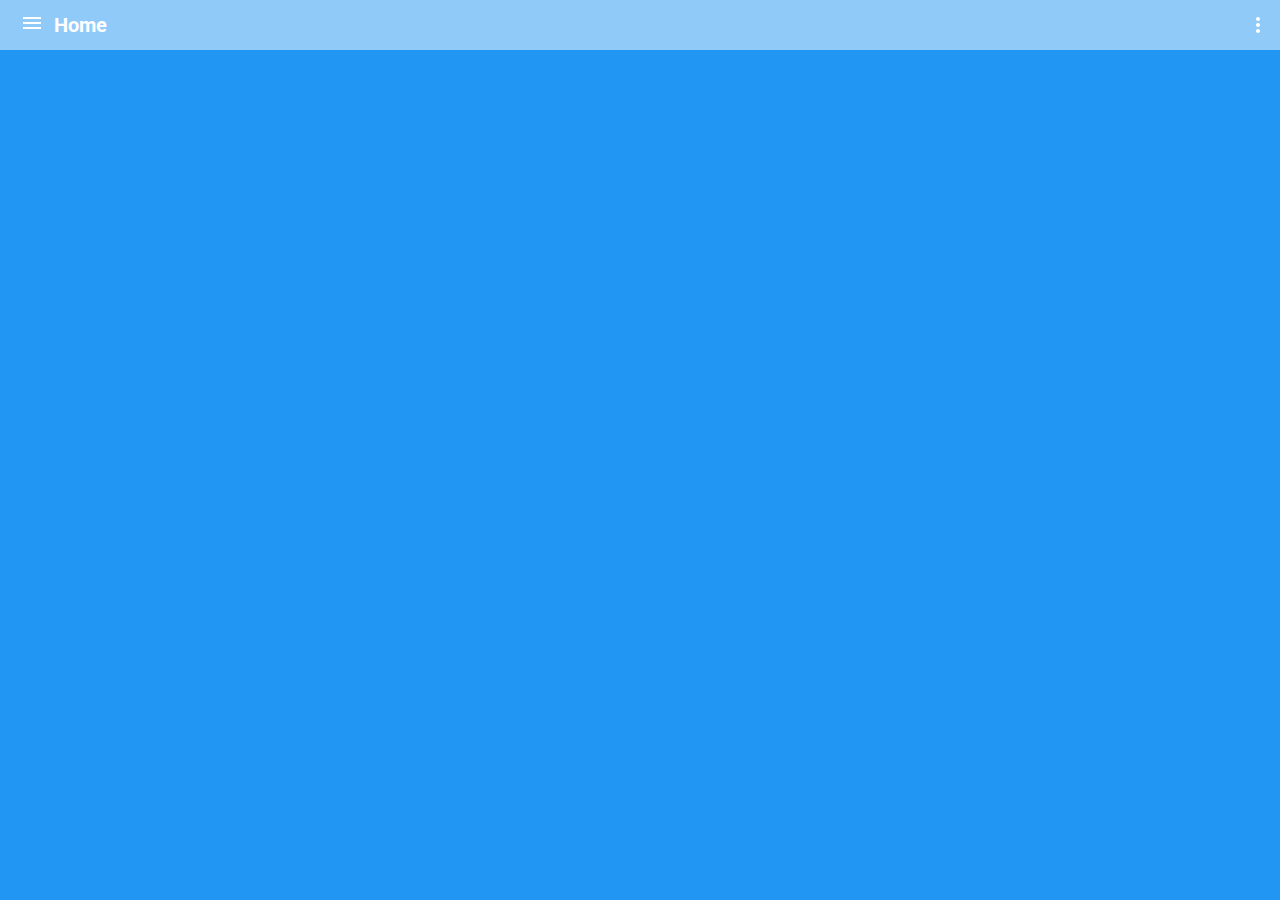
==== site/public/Index.html @ 8726f835 "start" ====
<!DOCTYPE html>
<html>
    <head>
        <title>Airplane Mode</title>
        <meta charset="utf-8">
        <meta name="viewport" content="width=device-width,initial-scale=1">
        <link href="./css/main.css" rel="stylesheet">
        <link href="https://fonts.googleapis.com/css?family=Roboto" rel="stylesheet">
    </head>
    <body>

        <header class="topBar">

            <div class="topBar_sect1">
                <img src="./img/ic_menu_white_48px.svg" class="hamicn" onclick="hamburgar_meny()"/>

                <div class="hamburger">

                    <div class="menu">

                        <div class="back">
                            <img src="./img/ic_close_white_3x.png" class="return" onclick="hamburgar_meny()">
                        </div>

                        <div class="button">
                            <a href="this.html">example 1</a>
                        </div>

                        <div class="button">
                            <a href="forum.html">example 2</a>
                        </div>

                        <div class="button">
                            <a href="gallery.html">example 3</a>
                        </div>

                        <div class="button">
                            <a href="community.html">example 4</a>
                        </div>

                        <div class="button">
                            <a href="faq.html">example 5</a>
                        </div>

                    </div>
                </div>
            </div>

            <div class="topBar_sect2">
                <h1>Home</h1>
            </div>

            <div class="topBar_sect3">
                <img src="./img/ic_more_vert_white_24px.svg" class="menu_icon" id="more">
            </div>
        </header>
        
    </body>
    <script src="./js/main.js"></script>
</html>
---- site/public/css/main.css ----
* {
    margin: 0;
    padding: 0;
}

body {
    background-color: #2196f3;
}

h1 {
    font-family: 'Roboto', sans-serif;
    color: white;
    font-size: 20px;
}

.topBar {
    display: flex;
    background-color: #90caf9;
    width: 100%;
    height: 50px;
}

.topBar_sect1 {
    align-self: center;
    margin-left: 20px;
    background-color: #90caf9;
}

.hamicn {
    width: 24px;
}

.hamburger {
    display: none;
    position: fixed;
    min-width: 304px;
    height: 100%;
    flex-direction: row;
    animation-name: dropHeader;
    animation-iteration-count: 1;
    animation-timing-function: ease-out;
    animation-duration: 0.2s;
    top: 0;
    left: 0;
    -webkit-box-shadow: 0px 0px 300px 74px rgba(0,0,0,0.75);
    -moz-box-shadow: 0px 0px 300px 74px rgba(0,0,0,0.75);
    box-shadow: 0px 0px 300px 74px rgba(0,0,0,0.75);
}

.menu {
    min-width: 304px;
    height: 100%;
    background-color: white;
    display: flex;
    flex-direction: column;
}

/* .black_border {
    width: 1000px;
    height: 100%;
    opacity: 0.4;
    background-color: black;
}
*/

.hamburgare_js {
    display: flex;
}

@keyframes dropHeader {
    0% {
        transform: translateX(-100%);
    }
    100% {
        transform: translateX(0);
    }
}

.button {
    display: flex;
    align-items: center;
}

.back {
  margin-bottom: 10px;
}

a {
    text-decoration: none;
    color: #737373;
    text-align: center;
    width: 100%;
    justify-content: center;
}

a:hover {
    color: red;
}

.topBar_sect2 {
    margin-left: 10px;
    margin-right: 100px;
    align-self: center;
    align-items: center;
    background-color: #90caf9;
}

.topBar_sect3 {
    display: flex;
    flex-direction: row;
    justify-content: flex-end;
    align-items: center;
    height: 100%;
    width: 100%;
    margin-right: 10px;
    background-color: #90caf9;
}

#more {
    right: 16px;
}

.menu_icon {
    width: 24px;
}
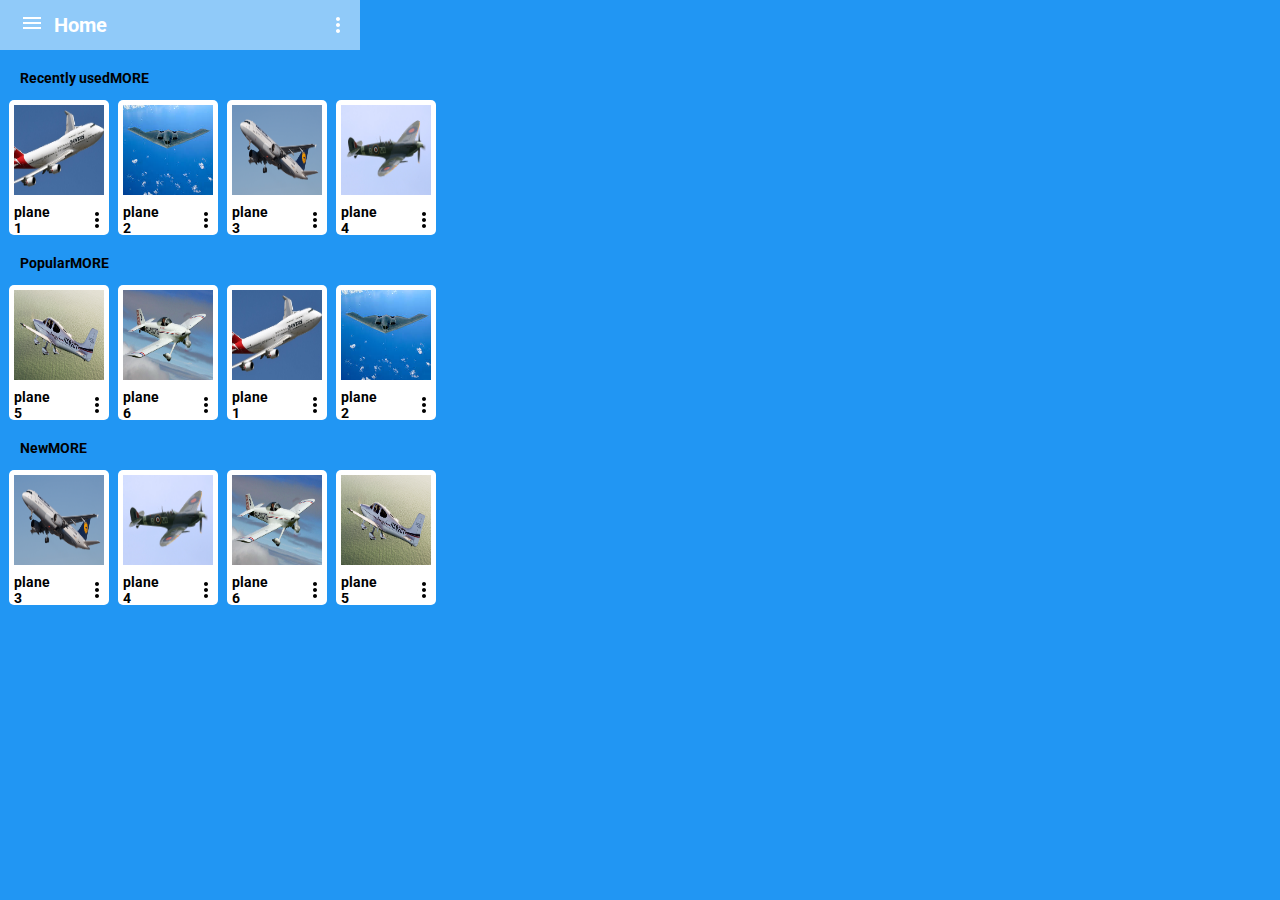
==== commit f0c7390e: "Index 90% klar" ====
--- a/site/public/Index.html
+++ b/site/public/Index.html
@@ -1,60 +1,374 @@
-<!DOCTYPE html>
-<html>
-    <head>
-        <title>Airplane Mode</title>
-        <meta charset="utf-8">
-        <meta name="viewport" content="width=device-width,initial-scale=1">
-        <link href="./css/main.css" rel="stylesheet">
-        <link href="https://fonts.googleapis.com/css?family=Roboto" rel="stylesheet">
-    </head>
-    <body>
-
-        <header class="topBar">
-
-            <div class="topBar_sect1">
-                <img src="./img/ic_menu_white_48px.svg" class="hamicn" onclick="hamburgar_meny()"/>
-
-                <div class="hamburger">
-
-                    <div class="menu">
-
-                        <div class="back">
-                            <img src="./img/ic_close_white_3x.png" class="return" onclick="hamburgar_meny()">
-                        </div>
-
-                        <div class="button">
-                            <a href="this.html">example 1</a>
-                        </div>
-
-                        <div class="button">
-                            <a href="forum.html">example 2</a>
-                        </div>
-
-                        <div class="button">
-                            <a href="gallery.html">example 3</a>
-                        </div>
-
-                        <div class="button">
-                            <a href="community.html">example 4</a>
-                        </div>
-
-                        <div class="button">
-                            <a href="faq.html">example 5</a>
-                        </div>
-
-                    </div>
-                </div>
-            </div>
-
-            <div class="topBar_sect2">
-                <h1>Home</h1>
-            </div>
-
-            <div class="topBar_sect3">
-                <img src="./img/ic_more_vert_white_24px.svg" class="menu_icon" id="more">
-            </div>
-        </header>
-        
-    </body>
-    <script src="./js/main.js"></script>
-</html>
+<!DOCTYPE html>+
+<html>+
+    <head>+
+        <title>Airplane Mode</title>+
+        <meta charset="utf-8">+
+        <meta name="viewport" content="width=device-width,initial-scale=1">+
+        <link href="./css/main.css" rel="stylesheet">+
+        <link href="https://fonts.googleapis.com/css?family=Roboto" rel="stylesheet">+
+    </head>+
+    <body>+
++
+        <header class="topBar">+
++
+            <div class="topBar_sect1">+
+                <img src="./img/ic_menu_white_48px.svg" class="hamicn" onclick="hamburgar_meny()"/>+
++
+                <div class="hamburger">+
++
+                    <div class="menu">+
++
+                        <div>+
+                            <img src="./img/Header.jpg">+
+                        </div>+
++
+                        <div class="button">+
+                            <a href="this.html">example 1</a>+
+                        </div>+
++
+                        <div class="button">+
+                            <a href="forum.html">example 2</a>+
+                        </div>+
++
+                        <div class="button">+
+                            <a href="gallery.html">example 3</a>+
+                        </div>+
++
+                        <div class="button">+
+                            <a href="community.html">example 4</a>+
+                        </div>+
++
+                        <div class="button">+
+                            <a href="faq.html">example 5</a>+
+                        </div>+
++
+                    </div>+
+                    <div class="back" onclick="hamburgar_meny()">+
+                    </div>+
+                </div>+
+            </div>+
++
+            <div class="topBar_sect2">+
+                <h1>Home</h1>+
+            </div>+
++
+            <div class="topBar_sect3">+
+                <img src="./img/ic_more_vert_white_24px.svg" class="menu_icon1">+
+            </div>+
+        </header>+
+        <div class="mainScreen">+
++
++
+<div class="row">+
+  <h1 class="storeH1">Recently used </h1> <h1 class="moreH1">MORE </h1>+
+</div>+
++
+<div class="storeCardRow1">+
++
++
+<div class ="shopCard">+
+  <img src="./img/Plane1.jpg" class="shopCardPicture" />+
+  <div class="row">+
+      <h1 class="storeCardH1">plane 1 </h1>+
+      <img src="./img/ic_more_vert_black_24px.svg" class="menu_icon2">+
+    </div>+
+</div>+
++
+<div class ="shopCard">+
+  <img src="./img/Plane2.jpg" class="shopCardPicture" />+
+  <div class="row">+
+      <h1 class="storeCardH1">plane 2 </h1>+
+      <img src="./img/ic_more_vert_black_24px.svg" class="menu_icon2">+
+    </div>+
+</div>+
++
+<div class ="shopCard">+
+  <img src="./img/Plane3.jpg" class="shopCardPicture" />+
+  <div class="row">+
+      <h1 class="storeCardH1">plane 3 </h1>+
+            <img src="./img/ic_more_vert_black_24px.svg" class="menu_icon2">+
+    </div>+
+</div>+
++
+<div class ="shopCard">+
+  <img src="./img/Plane4.jpg" class="shopCardPicture" />+
+  <div class="row">+
+      <h1 class="storeCardH1">plane 4 </h1>+
+            <img src="./img/ic_more_vert_black_24px.svg" class="menu_icon2">+
+    </div>+
+</div>+
++
+</div>+
++
+<div class="row">+
+  <h1 class="storeH1">Popular </h1> <h1 class="moreH1">MORE </h1>+
+</div>+
++
+<div class="storeCardRow2">+
++
+  <div class ="shopCard">+
+    <img src="./img/Plane5.jpg" class="shopCardPicture" />+
+    <div class="row">+
+        <h1 class="storeCardH1">plane 5 </h1>+
+              <img src="./img/ic_more_vert_black_24px.svg" class="menu_icon2">+
+      </div>+
+  </div>+
++
+  <div class ="shopCard">+
+    <img src="./img/Plane6.jpg" class="shopCardPicture" />+
+    <div class="row">+
+        <h1 class="storeCardH1">plane 6 </h1>+
+              <img src="./img/ic_more_vert_black_24px.svg" class="menu_icon2">+
+      </div>+
+  </div>+
++
+  <div class ="shopCard">+
+    <img src="./img/Plane1.jpg" class="shopCardPicture" />+
+    <div class="row">+
+        <h1 class="storeCardH1">plane 1 </h1>+
+              <img src="./img/ic_more_vert_black_24px.svg" class="menu_icon2">+
+      </div>+
+  </div>+
++
+  <div class ="shopCard">+
+    <img src="./img/Plane2.jpg" class="shopCardPicture" />+
+    <div class="row">+
+        <h1 class="storeCardH1">plane 2 </h1>+
+              <img src="./img/ic_more_vert_black_24px.svg" class="menu_icon2">+
+      </div>+
+  </div>+
++
+</div>+
++
+<div class="row">+
+  <h1 class="storeH1">New </h1>  <h1 class="moreH1">MORE </h1>+
+</div>+
++
+<div class="storeCardRow2">+
++
+  <div class ="shopCard">+
+    <img src="./img/Plane3.jpg" class="shopCardPicture" />+
+    <div class="row">+
+    <h1 class="storeCardH1">plane 3 </h1>+
+          <img src="./img/ic_more_vert_black_24px.svg" class="menu_icon2">+
+  </div>+
+  </div>+
++
+  <div class ="shopCard">+
+    <img src="./img/Plane4.jpg" class="shopCardPicture" />+
+    <div class="row">+
+        <h1 class="storeCardH1">plane 4 </h1>+
+              <img src="./img/ic_more_vert_black_24px.svg" class="menu_icon2">+
+    </div>+
+  </div>+
++
+  <div class ="shopCard">+
+    <img src="./img/Plane6.jpg" class="shopCardPicture" />+
+    <div class="row">+
+        <h1 class="storeCardH1">plane 6 </h1>+
+              <img src="./img/ic_more_vert_black_24px.svg" class="menu_icon2">+
+      </div>+
+  </div>+
++
+  <div class ="shopCard">+
+    <img src="./img/Plane5.jpg" class="shopCardPicture" />+
+    <div class="row">+
+        <h1 class="storeCardH1">plane 5 </h1>+
+              <img src="./img/ic_more_vert_black_24px.svg" class="menu_icon2">+
+      </div>+
+  </div>+
++
+</div>+
++
+</div>+
++
+    </body>+
+    <script src="./js/main.js"></script>+
+</html>+
--- a/site/public/css/main.css
+++ b/site/public/css/main.css
@@ -1,3 +1,5 @@
+/* Layout Css  */
+
 * {
     margin: 0;
     padding: 0;
@@ -5,6 +7,7 @@
 
 body {
     background-color: #2196f3;
+    max-width: 360px;
 }
 
 h1 {
@@ -42,9 +45,6 @@
     animation-duration: 0.2s;
     top: 0;
     left: 0;
-    -webkit-box-shadow: 0px 0px 300px 74px rgba(0,0,0,0.75);
-    -moz-box-shadow: 0px 0px 300px 74px rgba(0,0,0,0.75);
-    box-shadow: 0px 0px 300px 74px rgba(0,0,0,0.75);
 }
 
 .menu {
@@ -55,13 +55,12 @@
     flex-direction: column;
 }
 
-/* .black_border {
-    width: 1000px;
+.back {
+    width: 200px;
     height: 100%;
     opacity: 0.4;
     background-color: black;
 }
-*/
 
 .hamburgare_js {
     display: flex;
@@ -79,10 +78,6 @@
 .button {
     display: flex;
     align-items: center;
-}
-
-.back {
-  margin-bottom: 10px;
 }
 
 a {
@@ -116,10 +111,82 @@
     background-color: #90caf9;
 }
 
-#more {
-    right: 16px;
+.menu_icon1 {
+    width: 24px;
 }
 
-.menu_icon {
+
+
+
+/* Layout Css  */
+
+/* Index Css  */
+
+.mainScreen {
+    display: flex;
+    flex-direction: column;
+}
+
+.storeCardRow1{
+    display: flex;
+    flex-direction: row;
+}
+
+.storeCardRow2 {
+    display: flex;
+    flex-direction: row;
+}
+
+.storeCardRow3 {
+    display: flex;
+    flex-direction: row;
+}
+
+.shopCard {
+min-width: 100px;
+height:  135px;
+border-radius: 5px;
+background-color: white;
+margin-left: 9px;
+margin-top: 14px;
+}
+
+.storeH1 {
+    font-size: 14px;
+    color: black;
+    margin-top: 20px;
+    margin-left: 20px;
+}
+
+.moreH1 {
+    font-size: 14px;
+    color: black;
+    margin-top: 20px;
+    margin-right: 40px;
+
+}
+
+.storeCardH1 {
+    font-size: 14px;
+    color: black;
+    margin-left: 5px;
+}
+
+.row {
+    display: flex;
+    flex-direction: row;
+}
+
+.menu_icon2 {
     width: 24px;
+    margin-left: 25px;
 }
+
+.shopCardPicture {
+    margin: 5px;
+    height: 90px;
+    width: 90px;
+
+}
+
+/* Index Css  */
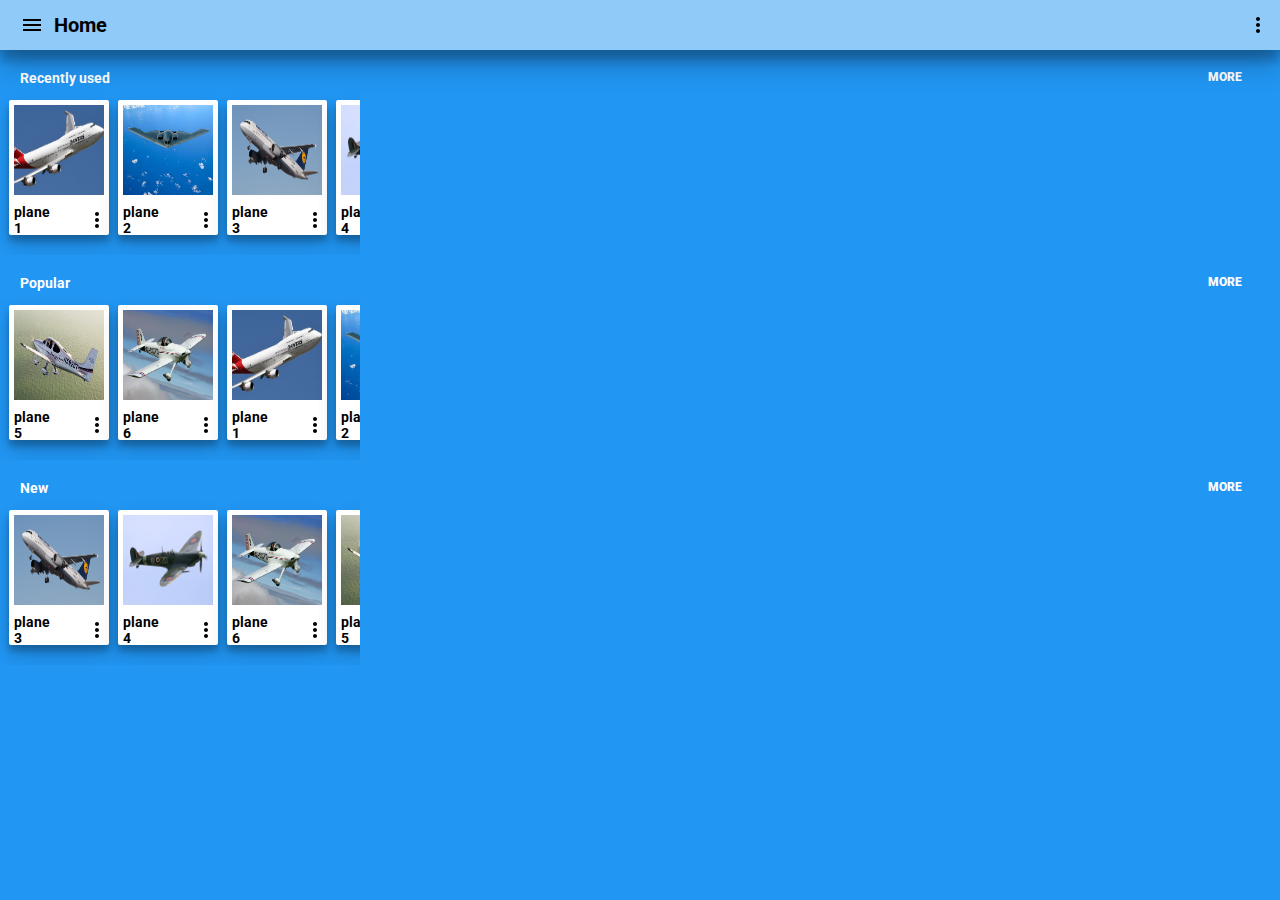
==== commit 5b8f28f7: "första skärm 99% klar" ====
--- a/site/public/Index.html
+++ b/site/public/Index.html
@@ -8,7 +8,7 @@
 
         <meta charset="utf-8"> 
-        <meta name="viewport" content="width=device-width,initial-scale=1">+        <meta name="viewport" content="width=device-width, initial-scale=1.0"> 
         <link href="./css/main.css" rel="stylesheet"> 
@@ -26,7 +26,7 @@
 
             <div class="topBar_sect1"> 
-                <img src="./img/ic_menu_white_48px.svg" class="hamicn" onclick="hamburgar_meny()"/>+                <img src="./img/ic_menu_black_24px.svg" class="hamicn" onclick="hamburgar_meny()"/> 
  
@@ -88,7 +88,7 @@
 
                     </div> 
-                    <div class="back" onclick="hamburgar_meny()">+                    <div class="shadow" onclick="hamburgar_meny()"> 
                     </div> 
@@ -108,262 +108,164 @@
 
             <div class="topBar_sect3"> 
-                <img src="./img/ic_more_vert_white_24px.svg" class="menu_icon1">+                <img src="./img/ic_more_vert_black_24px.svg" class="menu_icon1"> 
             </div> 
         </header> 
-        <div class="mainScreen">-
--
--
-<div class="row">-
-  <h1 class="storeH1">Recently used </h1> <h1 class="moreH1">MORE </h1>-
-</div>-
--
-<div class="storeCardRow1">-
--
--
-<div class ="shopCard">-
-  <img src="./img/Plane1.jpg" class="shopCardPicture" />-
-  <div class="row">-
-      <h1 class="storeCardH1">plane 1 </h1>-
-      <img src="./img/ic_more_vert_black_24px.svg" class="menu_icon2">-
-    </div>-
-</div>-
--
-<div class ="shopCard">-
-  <img src="./img/Plane2.jpg" class="shopCardPicture" />-
-  <div class="row">-
-      <h1 class="storeCardH1">plane 2 </h1>-
-      <img src="./img/ic_more_vert_black_24px.svg" class="menu_icon2">-
-    </div>-
-</div>-
--
-<div class ="shopCard">-
-  <img src="./img/Plane3.jpg" class="shopCardPicture" />-
-  <div class="row">-
-      <h1 class="storeCardH1">plane 3 </h1>-
-            <img src="./img/ic_more_vert_black_24px.svg" class="menu_icon2">-
-    </div>-
-</div>-
--
-<div class ="shopCard">-
-  <img src="./img/Plane4.jpg" class="shopCardPicture" />-
-  <div class="row">-
-      <h1 class="storeCardH1">plane 4 </h1>-
-            <img src="./img/ic_more_vert_black_24px.svg" class="menu_icon2">-
-    </div>-
-</div>-
--
-</div>-
--
-<div class="row">-
-  <h1 class="storeH1">Popular </h1> <h1 class="moreH1">MORE </h1>-
-</div>-
--
-<div class="storeCardRow2">-
--
-  <div class ="shopCard">-
-    <img src="./img/Plane5.jpg" class="shopCardPicture" />-
-    <div class="row">-
-        <h1 class="storeCardH1">plane 5 </h1>-
-              <img src="./img/ic_more_vert_black_24px.svg" class="menu_icon2">-
-      </div>-
-  </div>-
--
-  <div class ="shopCard">-
-    <img src="./img/Plane6.jpg" class="shopCardPicture" />-
-    <div class="row">-
-        <h1 class="storeCardH1">plane 6 </h1>-
-              <img src="./img/ic_more_vert_black_24px.svg" class="menu_icon2">-
-      </div>-
-  </div>-
--
-  <div class ="shopCard">-
-    <img src="./img/Plane1.jpg" class="shopCardPicture" />-
-    <div class="row">-
-        <h1 class="storeCardH1">plane 1 </h1>-
-              <img src="./img/ic_more_vert_black_24px.svg" class="menu_icon2">-
-      </div>-
-  </div>-
--
-  <div class ="shopCard">-
-    <img src="./img/Plane2.jpg" class="shopCardPicture" />-
-    <div class="row">-
-        <h1 class="storeCardH1">plane 2 </h1>-
-              <img src="./img/ic_more_vert_black_24px.svg" class="menu_icon2">-
-      </div>-
-  </div>-
--
-</div>-
--
-<div class="row">-
-  <h1 class="storeH1">New </h1>  <h1 class="moreH1">MORE </h1>-
-</div>-
--
-<div class="storeCardRow2">-
--
-  <div class ="shopCard">-
-    <img src="./img/Plane3.jpg" class="shopCardPicture" />-
-    <div class="row">-
-    <h1 class="storeCardH1">plane 3 </h1>-
-          <img src="./img/ic_more_vert_black_24px.svg" class="menu_icon2">-
-  </div>-
-  </div>-
--
-  <div class ="shopCard">-
-    <img src="./img/Plane4.jpg" class="shopCardPicture" />-
-    <div class="row">-
-        <h1 class="storeCardH1">plane 4 </h1>-
-              <img src="./img/ic_more_vert_black_24px.svg" class="menu_icon2">-
-    </div>-
-  </div>-
--
-  <div class ="shopCard">-
-    <img src="./img/Plane6.jpg" class="shopCardPicture" />-
-    <div class="row">-
-        <h1 class="storeCardH1">plane 6 </h1>-
-              <img src="./img/ic_more_vert_black_24px.svg" class="menu_icon2">-
-      </div>-
-  </div>-
--
-  <div class ="shopCard">-
-    <img src="./img/Plane5.jpg" class="shopCardPicture" />-
-    <div class="row">-
-        <h1 class="storeCardH1">plane 5 </h1>-
-              <img src="./img/ic_more_vert_black_24px.svg" class="menu_icon2">-
-      </div>-
-  </div>-
--
-</div>-
--
-</div>-
+        <div class="mainScreen">
+
+    <div class="row" id="top">+
+        <h1 class="storeH1">Recently used
+        </h1>
+        <a class="moreH1" href="popular.html">MORE+
+        </a>+
+    </div>
+
+    <div class="storeCardRow">+
+
+        <div class="shopCard">
+            <img src="./img/Plane1.jpg" class="shopCardPicture"/>
+            <div class="row">
+                <h1 class="storeCardH1">plane 1
+                </h1>
+                <img src="./img/ic_more_vert_black_24px.svg" class="menu_icon2">
+            </div>
+        </div>
+
+        <div class="shopCard">
+            <img src="./img/Plane2.jpg" class="shopCardPicture"/>
+            <div class="row">
+                <h1 class="storeCardH1">plane 2
+                </h1>
+                <img src="./img/ic_more_vert_black_24px.svg" class="menu_icon2">
+            </div>
+        </div>
+
+        <div class="shopCard">
+            <img src="./img/Plane3.jpg" class="shopCardPicture"/>
+            <div class="row">
+                <h1 class="storeCardH1">plane 3
+                </h1>
+                <img src="./img/ic_more_vert_black_24px.svg" class="menu_icon2">
+            </div>
+        </div>
+
+        <div class="shopCard">
+            <img src="./img/Plane4.jpg" class="shopCardPicture"/>
+            <div class="row">
+                <h1 class="storeCardH1">plane 4
+                </h1>
+                <img src="./img/ic_more_vert_black_24px.svg" class="menu_icon2">
+            </div>
+        </div>
+
+    </div>
+
+    <div class="row">
+        <h1 class="storeH1">Popular
+        </h1>
+        <a class="moreH1" href="popular.html">MORE</a>+
+    </div>
+
+    <div class="storeCardRow">+
+
+        <div class="shopCard">
+            <img src="./img/Plane5.jpg" class="shopCardPicture"/>
+            <div class="row">
+                <h1 class="storeCardH1">plane 5
+                </h1>
+                <img src="./img/ic_more_vert_black_24px.svg" class="menu_icon2">
+            </div>
+        </div>
+
+        <div class="shopCard">
+            <img src="./img/Plane6.jpg" class="shopCardPicture"/>
+            <div class="row">
+                <h1 class="storeCardH1">plane 6
+                </h1>
+                <img src="./img/ic_more_vert_black_24px.svg" class="menu_icon2">
+            </div>
+        </div>
+
+        <div class="shopCard">
+            <img src="./img/Plane1.jpg" class="shopCardPicture"/>
+            <div class="row">
+                <h1 class="storeCardH1">plane 1
+                </h1>
+                <img src="./img/ic_more_vert_black_24px.svg" class="menu_icon2">
+            </div>
+        </div>
+
+        <div class="shopCard">
+            <img src="./img/Plane2.jpg" class="shopCardPicture"/>
+            <div class="row">
+                <h1 class="storeCardH1">plane 2
+                </h1>
+                <img src="./img/ic_more_vert_black_24px.svg" class="menu_icon2">
+            </div>
+        </div>
+
+    </div>
+
+    <div class="row">
+        <h1 class="storeH1">New
+        </h1>
+        <a class="moreH1" href="popular.html">MORE+
+        </a>+
+    </div>
+
+    <div class="storeCardRow">+
+
+        <div class="shopCard">
+            <img src="./img/Plane3.jpg" class="shopCardPicture"/>
+            <div class="row">
+                <h1 class="storeCardH1">plane 3
+                </h1>
+                <img src="./img/ic_more_vert_black_24px.svg" class="menu_icon2">
+            </div>
+        </div>
+
+        <div class="shopCard">
+            <img src="./img/Plane4.jpg" class="shopCardPicture"/>
+            <div class="row">
+                <h1 class="storeCardH1">plane 4
+                </h1>
+                <img src="./img/ic_more_vert_black_24px.svg" class="menu_icon2">
+            </div>
+        </div>
+
+        <div class="shopCard">
+            <img src="./img/Plane6.jpg" class="shopCardPicture"/>
+            <div class="row">
+                <h1 class="storeCardH1">plane 6
+                </h1>
+                <img src="./img/ic_more_vert_black_24px.svg" class="menu_icon2">
+            </div>
+        </div>
+
+        <div class="shopCard">
+            <img src="./img/Plane5.jpg" class="shopCardPicture"/>
+            <div class="row">
+                <h1 class="storeCardH1">plane 5
+                </h1>
+                <img src="./img/ic_more_vert_black_24px.svg" class="menu_icon2">
+            </div>
+        </div>
+
+    </div>
+
+</div>
  
     </body>--- a/site/public/css/main.css
+++ b/site/public/css/main.css
@@ -12,7 +12,7 @@
 
 h1 {
     font-family: 'Roboto', sans-serif;
-    color: white;
+    color: black;
     font-size: 20px;
 }
 
@@ -21,16 +21,21 @@
     background-color: #90caf9;
     width: 100%;
     height: 50px;
+    position: fixed;
+    box-shadow: 0 14px 28px rgba(0, 0, 0, 0.25), 0 10px 10px rgba(0, 0, 0, 0.22);
 }
 
 .topBar_sect1 {
     align-self: center;
+    align-items: center;
+    align-content: center;
     margin-left: 20px;
     background-color: #90caf9;
 }
 
 .hamicn {
     width: 24px;
+    margin-top: 3px;
 }
 
 .hamburger {
@@ -55,7 +60,7 @@
     flex-direction: column;
 }
 
-.back {
+.shadow {
     width: 200px;
     height: 100%;
     opacity: 0.4;
@@ -86,6 +91,7 @@
     text-align: center;
     width: 100%;
     justify-content: center;
+    font-family: 'Roboto', sans-serif;
 }
 
 a:hover {
@@ -116,10 +122,9 @@
 }
 
 
-
-
 /* Layout Css  */
 
+
 /* Index Css  */
 
 .mainScreen {
@@ -127,43 +132,52 @@
     flex-direction: column;
 }
 
-.storeCardRow1{
-    display: flex;
-    flex-direction: row;
-}
-
-.storeCardRow2 {
-    display: flex;
-    flex-direction: row;
-}
-
-.storeCardRow3 {
-    display: flex;
-    flex-direction: row;
+.storeCardRow {
+    display: flex;
+    flex-direction: row;
+    overflow-x:  scroll;
+    padding-bottom: 20px;
+}
+
+#top {
+  margin-top: 50px;
+}
+
+.storeCardRow::-webkit-scrollbar {
+  height: 0;
+  width: 0;
 }
 
 .shopCard {
-min-width: 100px;
-height:  135px;
-border-radius: 5px;
-background-color: white;
-margin-left: 9px;
-margin-top: 14px;
+    min-width: 100px;
+    height: 135px;
+    border-radius: 2px;
+    background-color: white;
+    margin-left: 9px;
+    margin-top: 14px;
+    box-shadow: 0 10px 20px rgba(0, 0, 0, 0.19), 0 6px 6px rgba(0, 0, 0, 0.23);
 }
 
 .storeH1 {
     font-size: 14px;
-    color: black;
+    color: white;
     margin-top: 20px;
     margin-left: 20px;
 }
 
 .moreH1 {
-    font-size: 14px;
-    color: black;
+    font-size: 12px;
     margin-top: 20px;
-    margin-right: 40px;
-
+    color: white;
+    width: 50px;
+    right:30px;
+    position: absolute;
+    font-weight: 900;
+    z-index: -1;
+}
+
+.moreH1:hover {
+  color: white;
 }
 
 .storeCardH1 {
@@ -186,7 +200,7 @@
     margin: 5px;
     height: 90px;
     width: 90px;
-
-}
+}
+
 
 /* Index Css  */
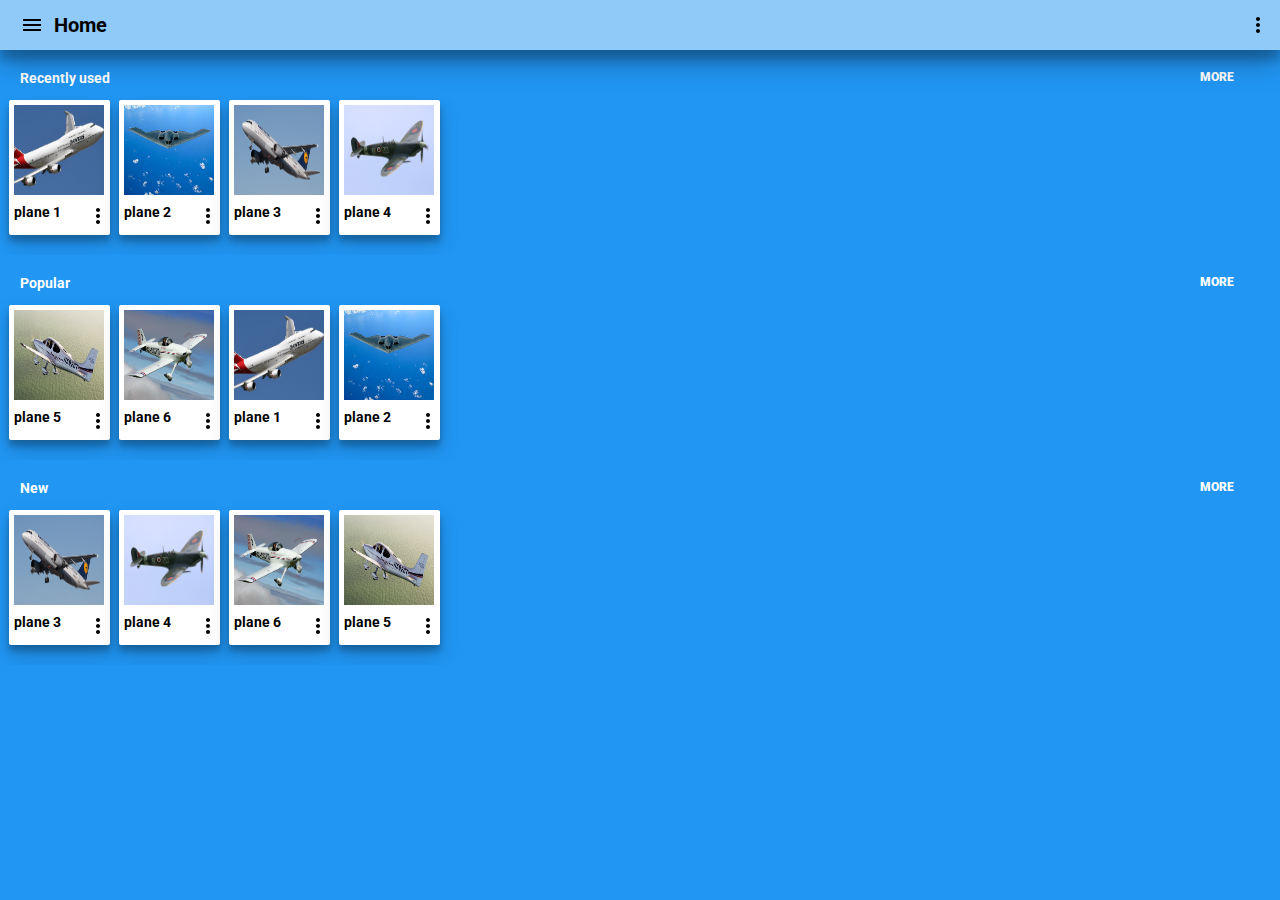
==== commit 1d745357: "about, setting och desktop kvar (och finslip)" ====
--- a/site/public/Index.html
+++ b/site/public/Index.html
@@ -1,136 +1,73 @@
-<!DOCTYPE html>-
-<html>-
-    <head>-
-        <title>Airplane Mode</title>-
-        <meta charset="utf-8">-
-        <meta name="viewport" content="width=device-width, initial-scale=1.0">-
-        <link href="./css/main.css" rel="stylesheet">-
-        <link href="https://fonts.googleapis.com/css?family=Roboto" rel="stylesheet">-
-    </head>-
-    <body>-
--
-        <header class="topBar">-
--
-            <div class="topBar_sect1">-
-                <img src="./img/ic_menu_black_24px.svg" class="hamicn" onclick="hamburgar_meny()"/>-
--
-                <div class="hamburger">-
--
-                    <div class="menu">-
--
-                        <div>-
-                            <img src="./img/Header.jpg">-
-                        </div>-
--
-                        <div class="button">-
-                            <a href="this.html">example 1</a>-
-                        </div>-
--
-                        <div class="button">-
-                            <a href="forum.html">example 2</a>-
-                        </div>-
--
-                        <div class="button">-
-                            <a href="gallery.html">example 3</a>-
-                        </div>-
--
-                        <div class="button">-
-                            <a href="community.html">example 4</a>-
-                        </div>-
--
-                        <div class="button">-
-                            <a href="faq.html">example 5</a>-
-                        </div>-
--
-                    </div>-
-                    <div class="shadow" onclick="hamburgar_meny()">-
-                    </div>-
-                </div>-
-            </div>-
--
-            <div class="topBar_sect2">-
-                <h1>Home</h1>-
-            </div>-
--
-            <div class="topBar_sect3">-
-                <img src="./img/ic_more_vert_black_24px.svg" class="menu_icon1">-
-            </div>-
-        </header>-
+<!DOCTYPE html>
+<html>
+    <head>
+        <title>Airplane Mode</title>
+        <meta charset="utf-8">
+        <meta name="viewport" content="width=device-width, initial-scale=1.0">
+        <link href="./css/main.css" rel="stylesheet">
+        <link href="https://fonts.googleapis.com/css?family=Roboto" rel="stylesheet">
+    </head>
+    <body>
+
+        <header class="topBar">
+
+            <div class="topBar_sect1">
+                <img src="./img/ic_menu_black_24px.svg" class="hamicn" onclick="hamburgar_meny()"/>
+
+                <div class="hamburger">
+
+                    <div class="menu">
+
+                        <div>
+                            <img src="./img/Header.jpg">
+                        </div>
+
+                        <div class="button">
+                            <img src="./img/plane-icon.png" class="nav_icon"/>
+                            <a href="index.html">Browse</a>
+                        </div>
+
+                        <div class="button">
+                            <img src="./img/My-Chassis.png" class="nav_icon"/>
+                            <a href="my_chassis.html">My Chassis</a>
+                        </div>
+
+                        <div class="button">
+                            <img src="./img/Settings.png" class="nav_icon"/>
+                            <a href="settings.html">Settings</a>
+                        </div>
+
+                        <div class="button">
+                            <img src="./img/About.png" class="nav_icon"/>
+                            <a href="about.html">About</a>
+                        </div>
+
+                    </div>
+                    <div class="shadow" onclick="hamburgar_meny()"></div>
+                </div>
+            </div>
+
+            <div class="topBar_sect2">
+                <h1>Home</h1>
+            </div>
+
+            <div class="topBar_sect3">
+                <img src="./img/ic_more_vert_black_24px.svg" class="menu_icon1">
+            </div>
+        </header>
         <div class="mainScreen">
 
-    <div class="row" id="top">-
+    <div class="row" id="top">
         <h1 class="storeH1">Recently used
         </h1>
-        <a class="moreH1" href="popular.html">MORE-
-        </a>-
-    </div>
-
-    <div class="storeCardRow">-
-
-        <div class="shopCard">
-            <img src="./img/Plane1.jpg" class="shopCardPicture"/>
+        <a class="moreH1" href="popular.html">MORE
+        </a>
+    </div>
+
+    <div class="storeCardRow">
+
+        <div class="storeCard">
+            <img src="./img/Plane1.jpg" class="storeCardPicture"/>
             <div class="row">
                 <h1 class="storeCardH1">plane 1
                 </h1>
@@ -138,8 +75,8 @@
             </div>
         </div>
 
-        <div class="shopCard">
-            <img src="./img/Plane2.jpg" class="shopCardPicture"/>
+        <div class="storeCard">
+            <img src="./img/Plane2.jpg" class="storeCardPicture"/>
             <div class="row">
                 <h1 class="storeCardH1">plane 2
                 </h1>
@@ -147,8 +84,8 @@
             </div>
         </div>
 
-        <div class="shopCard">
-            <img src="./img/Plane3.jpg" class="shopCardPicture"/>
+        <div class="storeCard">
+            <img src="./img/Plane3.jpg" class="storeCardPicture"/>
             <div class="row">
                 <h1 class="storeCardH1">plane 3
                 </h1>
@@ -156,8 +93,8 @@
             </div>
         </div>
 
-        <div class="shopCard">
-            <img src="./img/Plane4.jpg" class="shopCardPicture"/>
+        <div class="storeCard">
+            <img src="./img/Plane4.jpg" class="storeCardPicture"/>
             <div class="row">
                 <h1 class="storeCardH1">plane 4
                 </h1>
@@ -170,15 +107,13 @@
     <div class="row">
         <h1 class="storeH1">Popular
         </h1>
-        <a class="moreH1" href="popular.html">MORE</a>-
-    </div>
-
-    <div class="storeCardRow">-
-
-        <div class="shopCard">
-            <img src="./img/Plane5.jpg" class="shopCardPicture"/>
+        <a class="moreH1" href="popular.html">MORE</a>
+    </div>
+
+    <div class="storeCardRow">
+
+        <div class="storeCard">
+            <img src="./img/Plane5.jpg" class="storeCardPicture"/>
             <div class="row">
                 <h1 class="storeCardH1">plane 5
                 </h1>
@@ -186,8 +121,8 @@
             </div>
         </div>
 
-        <div class="shopCard">
-            <img src="./img/Plane6.jpg" class="shopCardPicture"/>
+        <div class="storeCard">
+            <img src="./img/Plane6.jpg" class="storeCardPicture"/>
             <div class="row">
                 <h1 class="storeCardH1">plane 6
                 </h1>
@@ -195,8 +130,8 @@
             </div>
         </div>
 
-        <div class="shopCard">
-            <img src="./img/Plane1.jpg" class="shopCardPicture"/>
+        <div class="storeCard">
+            <img src="./img/Plane1.jpg" class="storeCardPicture"/>
             <div class="row">
                 <h1 class="storeCardH1">plane 1
                 </h1>
@@ -204,8 +139,8 @@
             </div>
         </div>
 
-        <div class="shopCard">
-            <img src="./img/Plane2.jpg" class="shopCardPicture"/>
+        <div class="storeCard">
+            <img src="./img/Plane2.jpg" class="storeCardPicture"/>
             <div class="row">
                 <h1 class="storeCardH1">plane 2
                 </h1>
@@ -218,17 +153,14 @@
     <div class="row">
         <h1 class="storeH1">New
         </h1>
-        <a class="moreH1" href="popular.html">MORE-
-        </a>-
-    </div>
-
-    <div class="storeCardRow">-
-
-        <div class="shopCard">
-            <img src="./img/Plane3.jpg" class="shopCardPicture"/>
+        <a class="moreH1" href="popular.html">MORE
+        </a>
+    </div>
+
+    <div class="storeCardRow">
+
+        <div class="storeCard">
+            <img src="./img/Plane3.jpg" class="storeCardPicture"/>
             <div class="row">
                 <h1 class="storeCardH1">plane 3
                 </h1>
@@ -236,8 +168,8 @@
             </div>
         </div>
 
-        <div class="shopCard">
-            <img src="./img/Plane4.jpg" class="shopCardPicture"/>
+        <div class="storeCard">
+            <img src="./img/Plane4.jpg" class="storeCardPicture"/>
             <div class="row">
                 <h1 class="storeCardH1">plane 4
                 </h1>
@@ -245,8 +177,8 @@
             </div>
         </div>
 
-        <div class="shopCard">
-            <img src="./img/Plane6.jpg" class="shopCardPicture"/>
+        <div class="storeCard">
+            <img src="./img/Plane6.jpg" class="storeCardPicture"/>
             <div class="row">
                 <h1 class="storeCardH1">plane 6
                 </h1>
@@ -254,8 +186,8 @@
             </div>
         </div>
 
-        <div class="shopCard">
-            <img src="./img/Plane5.jpg" class="shopCardPicture"/>
+        <div class="storeCard">
+            <img src="./img/Plane5.jpg" class="storeCardPicture"/>
             <div class="row">
                 <h1 class="storeCardH1">plane 5
                 </h1>
@@ -265,12 +197,9 @@
 
     </div>
 
-</div>
--
-    </body>-
-    <script src="./js/main.js"></script>-
-</html>-
+</div>+
+
+    </body>
+    <script src="./js/main.js"></script>
+</html>
--- a/site/public/css/main.css
+++ b/site/public/css/main.css
@@ -1,4 +1,4 @@
-/* Layout Css  */
+/* Layout Css */
 
 * {
     margin: 0;
@@ -7,7 +7,11 @@
 
 body {
     background-color: #2196f3;
-    max-width: 360px;
+}
+
+body::-webkit-scrollbar {
+    height: 0;
+    width: 0;
 }
 
 h1 {
@@ -22,6 +26,7 @@
     width: 100%;
     height: 50px;
     position: fixed;
+    z-index: 1;
     box-shadow: 0 14px 28px rgba(0, 0, 0, 0.25), 0 10px 10px rgba(0, 0, 0, 0.22);
 }
 
@@ -58,6 +63,7 @@
     background-color: white;
     display: flex;
     flex-direction: column;
+    z-index: 1;
 }
 
 .shadow {
@@ -82,13 +88,20 @@
 
 .button {
     display: flex;
-    align-items: center;
+    align-items: flex-start;
+    flex-direction: row;
+    margin-top: 28px;
+}
+
+.nav_icon {
+    height: 20px;
+    margin-right: 30px;
+    margin-left: 15px;
 }
 
 a {
     text-decoration: none;
     color: #737373;
-    text-align: center;
     width: 100%;
     justify-content: center;
     font-family: 'Roboto', sans-serif;
@@ -122,7 +135,7 @@
 }
 
 
-/* Layout Css  */
+/* Layout Css slut */
 
 
 /* Index Css  */
@@ -135,20 +148,20 @@
 .storeCardRow {
     display: flex;
     flex-direction: row;
-    overflow-x:  scroll;
+    overflow-x: scroll;
     padding-bottom: 20px;
 }
 
 #top {
-  margin-top: 50px;
+    margin-top: 50px;
 }
 
 .storeCardRow::-webkit-scrollbar {
-  height: 0;
-  width: 0;
-}
-
-.shopCard {
+    height: 0;
+    width: 0;
+}
+
+.storeCard {
     min-width: 100px;
     height: 135px;
     border-radius: 2px;
@@ -170,14 +183,17 @@
     margin-top: 20px;
     color: white;
     width: 50px;
-    right:30px;
+    right: 30px;
     position: absolute;
     font-weight: 900;
+}
+
+.moreH1_js {
     z-index: -1;
 }
 
 .moreH1:hover {
-  color: white;
+    color: white;
 }
 
 .storeCardH1 {
@@ -196,11 +212,138 @@
     margin-left: 25px;
 }
 
-.shopCardPicture {
+.storeCardPicture {
     margin: 5px;
     height: 90px;
     width: 90px;
 }
 
 
-/* Index Css  */
+/* Index Css slut */
+
+
+/* Popular Css */
+
+.storeCard2 {
+    width: 170px;
+    border-radius: 2px;
+    background-color: white;
+    margin-left: 7px;
+    margin-bottom: 7px;
+    box-shadow: 0 10px 20px rgba(0, 0, 0, 0.19), 0 6px 6px rgba(0, 0, 0, 0.23);
+}
+
+.storeCardPicture2 {
+    width: 170px;
+    height: 170px;
+    border-top-right-radius: 2px;
+    border-top-left-radius: 2px;
+}
+
+.popular_card {
+    margin-left: 27px;
+    margin-top: 8px;
+    margin-bottom: 5px;
+}
+
+#popular_row {
+    width: 100%;
+    margin-top: 70px;
+    flex-wrap: wrap;
+}
+
+
+/* Popular Css slut */
+
+
+/* My Chassis Css */
+
+.chassis_card {
+    width: 345px;
+    margin: 8px;
+    height: 230px;
+    border-radius: 2px;
+    background-color: white;
+    box-shadow: 0 10px 20px rgba(0, 0, 0, 0.19), 0 6px 6px rgba(0, 0, 0, 0.23);
+}
+
+.chassisCardPicture {
+    width: 160px;
+    height: 160px;
+    margin: 15px;
+}
+
+.column {
+    display: flex;
+    flex-direction: column;
+}
+
+.read {
+    font-size: 15px;
+    color: black;
+    font-family: 'Roboto', sans-serif;
+    font-weight: 900;
+    text-align: center;
+    width: auto;
+    margin-right: 40px;
+    margin-left: 20px;
+}
+
+.chassiH1 {
+    text-align: center;
+    font-size: 15px;
+    font-family: 'Roboto', sans-serif;
+}
+
+.chassiH1_top {
+    margin-top: 20px;
+    margin-left: 20px;
+}
+
+.chassiP {
+    margin: 10px;
+}
+
+#row {
+    flex-direction: row;
+    flex-wrap: wrap;
+}
+
+
+/* My Chassis slut */
+
+
+/* infromation */
+
+.infobox {
+    background-color: white;
+    width: 95%;
+    height: 95%;
+    margin: 10px;
+    display: flex;
+    flex-direction: column;
+}
+
+#top2 {
+    margin-top: 60px;
+}
+
+
+/* infromation slut */
+
+/* settings */
+
+.settings {
+    background-color: white;
+    width: 95%;
+    height: 95%;
+    margin: 10px;
+}
+
+.setting_button {
+    width:40px;
+    height: 20px;
+    align-self: flex-end;
+}
+
+/* settings slut */
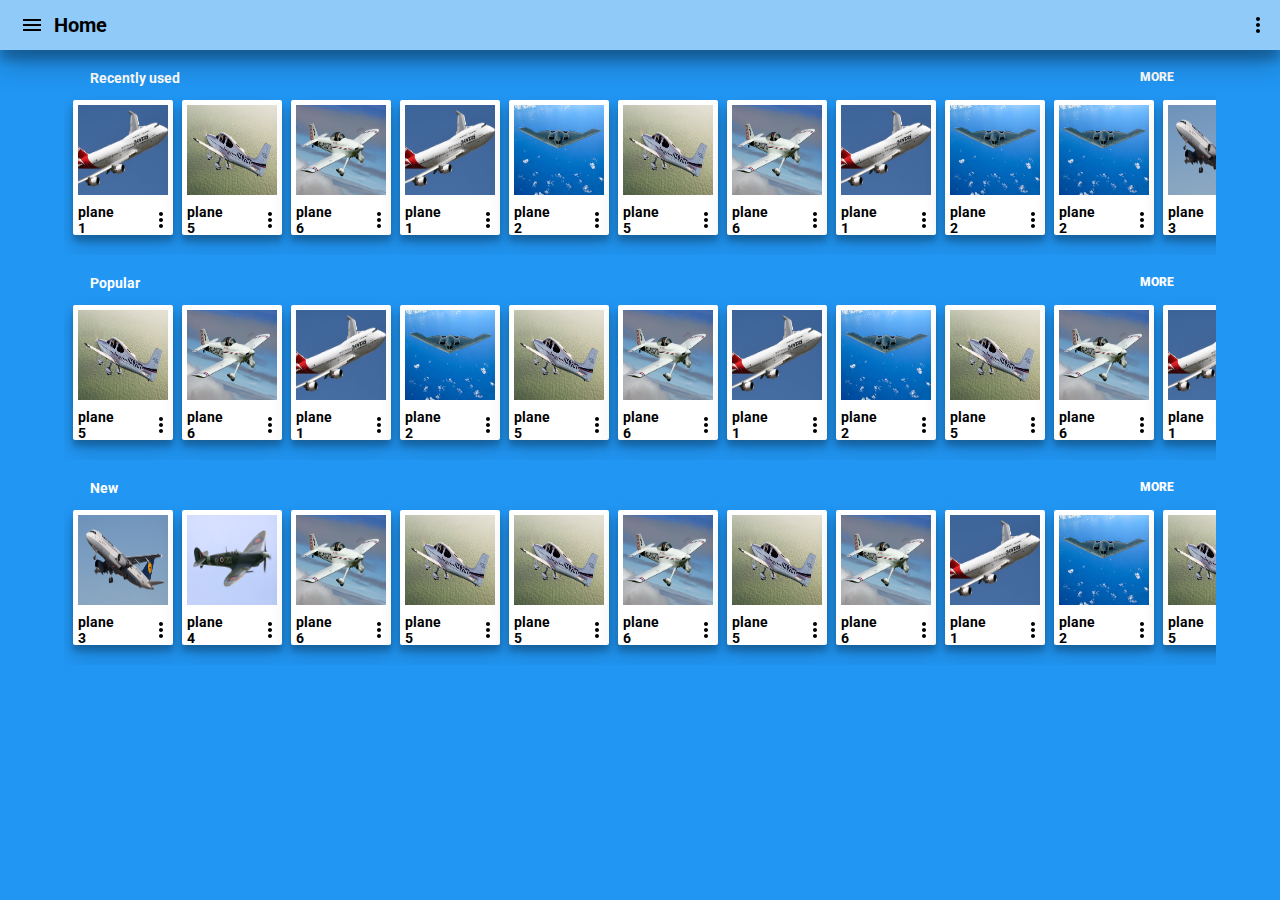
==== commit e73221e1: "desktop start" ====
--- a/site/public/Index.html
+++ b/site/public/Index.html
@@ -1,205 +1,1068 @@
-<!DOCTYPE html>
-<html>
-    <head>
-        <title>Airplane Mode</title>
-        <meta charset="utf-8">
-        <meta name="viewport" content="width=device-width, initial-scale=1.0">
-        <link href="./css/main.css" rel="stylesheet">
-        <link href="https://fonts.googleapis.com/css?family=Roboto" rel="stylesheet">
-    </head>
-    <body>
-
-        <header class="topBar">
-
-            <div class="topBar_sect1">
-                <img src="./img/ic_menu_black_24px.svg" class="hamicn" onclick="hamburgar_meny()"/>
-
-                <div class="hamburger">
-
-                    <div class="menu">
-
-                        <div>
-                            <img src="./img/Header.jpg">
-                        </div>
-
-                        <div class="button">
-                            <img src="./img/plane-icon.png" class="nav_icon"/>
-                            <a href="index.html">Browse</a>
-                        </div>
-
-                        <div class="button">
-                            <img src="./img/My-Chassis.png" class="nav_icon"/>
-                            <a href="my_chassis.html">My Chassis</a>
-                        </div>
-
-                        <div class="button">
-                            <img src="./img/Settings.png" class="nav_icon"/>
-                            <a href="settings.html">Settings</a>
-                        </div>
-
-                        <div class="button">
-                            <img src="./img/About.png" class="nav_icon"/>
-                            <a href="about.html">About</a>
-                        </div>
-
-                    </div>
-                    <div class="shadow" onclick="hamburgar_meny()"></div>
-                </div>
-            </div>
-
-            <div class="topBar_sect2">
-                <h1>Home</h1>
-            </div>
-
-            <div class="topBar_sect3">
-                <img src="./img/ic_more_vert_black_24px.svg" class="menu_icon1">
-            </div>
-        </header>
-        <div class="mainScreen">
-
-    <div class="row" id="top">
-        <h1 class="storeH1">Recently used
-        </h1>
-        <a class="moreH1" href="popular.html">MORE
-        </a>
-    </div>
-
-    <div class="storeCardRow">
-
-        <div class="storeCard">
-            <img src="./img/Plane1.jpg" class="storeCardPicture"/>
-            <div class="row">
-                <h1 class="storeCardH1">plane 1
-                </h1>
-                <img src="./img/ic_more_vert_black_24px.svg" class="menu_icon2">
-            </div>
-        </div>
-
-        <div class="storeCard">
-            <img src="./img/Plane2.jpg" class="storeCardPicture"/>
-            <div class="row">
-                <h1 class="storeCardH1">plane 2
-                </h1>
-                <img src="./img/ic_more_vert_black_24px.svg" class="menu_icon2">
-            </div>
-        </div>
-
-        <div class="storeCard">
-            <img src="./img/Plane3.jpg" class="storeCardPicture"/>
-            <div class="row">
-                <h1 class="storeCardH1">plane 3
-                </h1>
-                <img src="./img/ic_more_vert_black_24px.svg" class="menu_icon2">
-            </div>
-        </div>
-
-        <div class="storeCard">
-            <img src="./img/Plane4.jpg" class="storeCardPicture"/>
-            <div class="row">
-                <h1 class="storeCardH1">plane 4
-                </h1>
-                <img src="./img/ic_more_vert_black_24px.svg" class="menu_icon2">
-            </div>
-        </div>
-
-    </div>
-
-    <div class="row">
-        <h1 class="storeH1">Popular
-        </h1>
-        <a class="moreH1" href="popular.html">MORE</a>
-    </div>
-
-    <div class="storeCardRow">
-
-        <div class="storeCard">
-            <img src="./img/Plane5.jpg" class="storeCardPicture"/>
-            <div class="row">
-                <h1 class="storeCardH1">plane 5
-                </h1>
-                <img src="./img/ic_more_vert_black_24px.svg" class="menu_icon2">
-            </div>
-        </div>
-
-        <div class="storeCard">
-            <img src="./img/Plane6.jpg" class="storeCardPicture"/>
-            <div class="row">
-                <h1 class="storeCardH1">plane 6
-                </h1>
-                <img src="./img/ic_more_vert_black_24px.svg" class="menu_icon2">
-            </div>
-        </div>
-
-        <div class="storeCard">
-            <img src="./img/Plane1.jpg" class="storeCardPicture"/>
-            <div class="row">
-                <h1 class="storeCardH1">plane 1
-                </h1>
-                <img src="./img/ic_more_vert_black_24px.svg" class="menu_icon2">
-            </div>
-        </div>
-
-        <div class="storeCard">
-            <img src="./img/Plane2.jpg" class="storeCardPicture"/>
-            <div class="row">
-                <h1 class="storeCardH1">plane 2
-                </h1>
-                <img src="./img/ic_more_vert_black_24px.svg" class="menu_icon2">
-            </div>
-        </div>
-
-    </div>
-
-    <div class="row">
-        <h1 class="storeH1">New
-        </h1>
-        <a class="moreH1" href="popular.html">MORE
-        </a>
-    </div>
-
-    <div class="storeCardRow">
-
-        <div class="storeCard">
-            <img src="./img/Plane3.jpg" class="storeCardPicture"/>
-            <div class="row">
-                <h1 class="storeCardH1">plane 3
-                </h1>
-                <img src="./img/ic_more_vert_black_24px.svg" class="menu_icon2">
-            </div>
-        </div>
-
-        <div class="storeCard">
-            <img src="./img/Plane4.jpg" class="storeCardPicture"/>
-            <div class="row">
-                <h1 class="storeCardH1">plane 4
-                </h1>
-                <img src="./img/ic_more_vert_black_24px.svg" class="menu_icon2">
-            </div>
-        </div>
-
-        <div class="storeCard">
-            <img src="./img/Plane6.jpg" class="storeCardPicture"/>
-            <div class="row">
-                <h1 class="storeCardH1">plane 6
-                </h1>
-                <img src="./img/ic_more_vert_black_24px.svg" class="menu_icon2">
-            </div>
-        </div>
-
-        <div class="storeCard">
-            <img src="./img/Plane5.jpg" class="storeCardPicture"/>
-            <div class="row">
-                <h1 class="storeCardH1">plane 5
-                </h1>
-                <img src="./img/ic_more_vert_black_24px.svg" class="menu_icon2">
-            </div>
-        </div>
-
-    </div>
+<!DOCTYPE html>+
+<html>+
+    <head>+
+        <title>Airplane Mode</title>+
+        <meta charset="utf-8">+
+        <meta name="viewport" content="width=device-width, initial-scale=1.0">+
+        <link href="./css/main.css" rel="stylesheet">+
+        <link href="https://fonts.googleapis.com/css?family=Roboto" rel="stylesheet">+
+    </head>+
+    <body>+
++
+        <header class="topBar">+
++
+            <div class="topBar_sect1">+
+                <img src="./img/ic_menu_black_24px.svg" class="hamicn" onclick="hamburgar_meny()"/>+
++
+                <div class="hamburger">+
++
+                    <div class="menu">+
++
+                        <div>+
+                            <img src="./img/Header.jpg">+
+                        </div>+
++
+                        <div class="button">+
+                            <img src="./img/plane-icon.png" class="nav_icon"/>+
+                            <a href="index.html">Browse</a>+
+                        </div>+
++
+                        <div class="button">+
+                            <img src="./img/My-Chassis.png" class="nav_icon"/>+
+                            <a href="my_chassis.html">My Chassis</a>+
+                        </div>+
++
+                        <div class="button">+
+                            <img src="./img/Settings.png" class="nav_icon"/>+
+                            <a href="settings.html">Settings</a>+
+                        </div>+
++
+                        <div class="button">+
+                            <img src="./img/About.png" class="nav_icon"/>+
+                            <a href="about.html">About</a>+
+                        </div>+
++
+                    </div>+
+                    <div class="shadow" onclick="hamburgar_meny()"></div>+
+                </div>+
+            </div>+
++
+            <div class="topBar_sect2">+
+                <h1>Home</h1>+
+            </div>+
++
+            <div class="topBar_sect3">+
+                <img src="./img/ic_more_vert_black_24px.svg" class="menu_icon1">+
+            </div>+
+        </header>+
+        <div class="mainScreen">+
++
+    <div class="row" id="top">+
+        <h1 class="storeH1">Recently used+
+        </h1>+
+        <a class="moreH1" href="popular.html">MORE+
+        </a>+
+    </div>+
++
+    <div class="storeCardRow">+
++
+        <div class="storeCard">+
+            <img src="./img/Plane1.jpg" class="storeCardPicture"/>+
+            <div class="row">+
+                <h1 class="storeCardH1">plane 1+
+                </h1>+
+                <img src="./img/ic_more_vert_black_24px.svg" class="menu_icon2">+
+            </div>+
+        </div>+
++
+        <div class="storeCard">+
+            <img src="./img/Plane5.jpg" class="storeCardPicture"/>+
+            <div class="row">+
+                <h1 class="storeCardH1">plane 5+
+                </h1>+
+                <img src="./img/ic_more_vert_black_24px.svg" class="menu_icon2">+
+            </div>+
+        </div>+
++
+        <div class="storeCard">+
+            <img src="./img/Plane6.jpg" class="storeCardPicture"/>+
+            <div class="row">+
+                <h1 class="storeCardH1">plane 6+
+                </h1>+
+                <img src="./img/ic_more_vert_black_24px.svg" class="menu_icon2">+
+            </div>+
+        </div>+
++
+        <div class="storeCard">+
+            <img src="./img/Plane1.jpg" class="storeCardPicture"/>+
+            <div class="row">+
+                <h1 class="storeCardH1">plane 1+
+                </h1>+
+                <img src="./img/ic_more_vert_black_24px.svg" class="menu_icon2">+
+            </div>+
+        </div>+
++
+        <div class="storeCard">+
+            <img src="./img/Plane2.jpg" class="storeCardPicture"/>+
+            <div class="row">+
+                <h1 class="storeCardH1">plane 2+
+                </h1>+
+                <img src="./img/ic_more_vert_black_24px.svg" class="menu_icon2">+
+            </div>+
+        </div>+
++
+        <div class="storeCard">+
+            <img src="./img/Plane5.jpg" class="storeCardPicture"/>+
+            <div class="row">+
+                <h1 class="storeCardH1">plane 5+
+                </h1>+
+                <img src="./img/ic_more_vert_black_24px.svg" class="menu_icon2">+
+            </div>+
+        </div>+
++
+        <div class="storeCard">+
+            <img src="./img/Plane6.jpg" class="storeCardPicture"/>+
+            <div class="row">+
+                <h1 class="storeCardH1">plane 6+
+                </h1>+
+                <img src="./img/ic_more_vert_black_24px.svg" class="menu_icon2">+
+            </div>+
+        </div>+
++
+        <div class="storeCard">+
+            <img src="./img/Plane1.jpg" class="storeCardPicture"/>+
+            <div class="row">+
+                <h1 class="storeCardH1">plane 1+
+                </h1>+
+                <img src="./img/ic_more_vert_black_24px.svg" class="menu_icon2">+
+            </div>+
+        </div>+
++
+        <div class="storeCard">+
+            <img src="./img/Plane2.jpg" class="storeCardPicture"/>+
+            <div class="row">+
+                <h1 class="storeCardH1">plane 2+
+                </h1>+
+                <img src="./img/ic_more_vert_black_24px.svg" class="menu_icon2">+
+            </div>+
+        </div>+
++
+        <div class="storeCard">+
+            <img src="./img/Plane2.jpg" class="storeCardPicture"/>+
+            <div class="row">+
+                <h1 class="storeCardH1">plane 2+
+                </h1>+
+                <img src="./img/ic_more_vert_black_24px.svg" class="menu_icon2">+
+            </div>+
+        </div>+
++
+        <div class="storeCard">+
+            <img src="./img/Plane3.jpg" class="storeCardPicture"/>+
+            <div class="row">+
+                <h1 class="storeCardH1">plane 3+
+                </h1>+
+                <img src="./img/ic_more_vert_black_24px.svg" class="menu_icon2">+
+            </div>+
+        </div>+
++
+        <div class="storeCard">+
+            <img src="./img/Plane4.jpg" class="storeCardPicture"/>+
+            <div class="row">+
+                <h1 class="storeCardH1">plane 4+
+                </h1>+
+                <img src="./img/ic_more_vert_black_24px.svg" class="menu_icon2">+
+            </div>+
+        </div>+
++
+        <div class="storeCard">+
+            <img src="./img/Plane5.jpg" class="storeCardPicture"/>+
+            <div class="row">+
+                <h1 class="storeCardH1">plane 5+
+                </h1>+
+                <img src="./img/ic_more_vert_black_24px.svg" class="menu_icon2">+
+            </div>+
+        </div>+
++
+        <div class="storeCard">+
+            <img src="./img/Plane6.jpg" class="storeCardPicture"/>+
+            <div class="row">+
+                <h1 class="storeCardH1">plane 6+
+                </h1>+
+                <img src="./img/ic_more_vert_black_24px.svg" class="menu_icon2">+
+            </div>+
+        </div>+
++
+        <div class="storeCard">+
+            <img src="./img/Plane1.jpg" class="storeCardPicture"/>+
+            <div class="row">+
+                <h1 class="storeCardH1">plane 1+
+                </h1>+
+                <img src="./img/ic_more_vert_black_24px.svg" class="menu_icon2">+
+            </div>+
+        </div>+
++
+        <div class="storeCard">+
+            <img src="./img/Plane2.jpg" class="storeCardPicture"/>+
+            <div class="row">+
+                <h1 class="storeCardH1">plane 2+
+                </h1>+
+                <img src="./img/ic_more_vert_black_24px.svg" class="menu_icon2">+
+            </div>+
+        </div>+
++
+    </div>+
++
+    </div>+
++
+    <div class="row">+
+        <h1 class="storeH1">Popular+
+        </h1>+
+        <a class="moreH1" href="popular.html">MORE</a>+
+    </div>+
++
+    <div class="storeCardRow">+
++
+        <div class="storeCard">+
+            <img src="./img/Plane5.jpg" class="storeCardPicture"/>+
+            <div class="row">+
+                <h1 class="storeCardH1">plane 5+
+                </h1>+
+                <img src="./img/ic_more_vert_black_24px.svg" class="menu_icon2">+
+            </div>+
+        </div>+
++
+        <div class="storeCard">+
+            <img src="./img/Plane6.jpg" class="storeCardPicture"/>+
+            <div class="row">+
+                <h1 class="storeCardH1">plane 6+
+                </h1>+
+                <img src="./img/ic_more_vert_black_24px.svg" class="menu_icon2">+
+            </div>+
+        </div>+
++
+        <div class="storeCard">+
+            <img src="./img/Plane1.jpg" class="storeCardPicture"/>+
+            <div class="row">+
+                <h1 class="storeCardH1">plane 1+
+                </h1>+
+                <img src="./img/ic_more_vert_black_24px.svg" class="menu_icon2">+
+            </div>+
+        </div>+
++
+        <div class="storeCard">+
+            <img src="./img/Plane2.jpg" class="storeCardPicture"/>+
+            <div class="row">+
+                <h1 class="storeCardH1">plane 2+
+                </h1>+
+                <img src="./img/ic_more_vert_black_24px.svg" class="menu_icon2">+
+            </div>+
+        </div>+
++
+        <div class="storeCard">+
+            <img src="./img/Plane5.jpg" class="storeCardPicture"/>+
+            <div class="row">+
+                <h1 class="storeCardH1">plane 5+
+                </h1>+
+                <img src="./img/ic_more_vert_black_24px.svg" class="menu_icon2">+
+            </div>+
+        </div>+
++
+        <div class="storeCard">+
+            <img src="./img/Plane6.jpg" class="storeCardPicture"/>+
+            <div class="row">+
+                <h1 class="storeCardH1">plane 6+
+                </h1>+
+                <img src="./img/ic_more_vert_black_24px.svg" class="menu_icon2">+
+            </div>+
+        </div>+
++
+        <div class="storeCard">+
+            <img src="./img/Plane1.jpg" class="storeCardPicture"/>+
+            <div class="row">+
+                <h1 class="storeCardH1">plane 1+
+                </h1>+
+                <img src="./img/ic_more_vert_black_24px.svg" class="menu_icon2">+
+            </div>+
+        </div>+
++
+        <div class="storeCard">+
+            <img src="./img/Plane2.jpg" class="storeCardPicture"/>+
+            <div class="row">+
+                <h1 class="storeCardH1">plane 2+
+                </h1>+
+                <img src="./img/ic_more_vert_black_24px.svg" class="menu_icon2">+
+            </div>+
+        </div>+
++
+        <div class="storeCard">+
+            <img src="./img/Plane5.jpg" class="storeCardPicture"/>+
+            <div class="row">+
+                <h1 class="storeCardH1">plane 5+
+                </h1>+
+                <img src="./img/ic_more_vert_black_24px.svg" class="menu_icon2">+
+            </div>+
+        </div>+
++
+        <div class="storeCard">+
+            <img src="./img/Plane6.jpg" class="storeCardPicture"/>+
+            <div class="row">+
+                <h1 class="storeCardH1">plane 6+
+                </h1>+
+                <img src="./img/ic_more_vert_black_24px.svg" class="menu_icon2">+
+            </div>+
+        </div>+
++
+        <div class="storeCard">+
+            <img src="./img/Plane1.jpg" class="storeCardPicture"/>+
+            <div class="row">+
+                <h1 class="storeCardH1">plane 1+
+                </h1>+
+                <img src="./img/ic_more_vert_black_24px.svg" class="menu_icon2">+
+            </div>+
+        </div>+
++
+        <div class="storeCard">+
+            <img src="./img/Plane2.jpg" class="storeCardPicture"/>+
+            <div class="row">+
+                <h1 class="storeCardH1">plane 2+
+                </h1>+
+                <img src="./img/ic_more_vert_black_24px.svg" class="menu_icon2">+
+            </div>+
+        </div>+
++
+        <div class="storeCard">+
+            <img src="./img/Plane5.jpg" class="storeCardPicture"/>+
+            <div class="row">+
+                <h1 class="storeCardH1">plane 5+
+                </h1>+
+                <img src="./img/ic_more_vert_black_24px.svg" class="menu_icon2">+
+            </div>+
+        </div>+
++
+        <div class="storeCard">+
+            <img src="./img/Plane6.jpg" class="storeCardPicture"/>+
+            <div class="row">+
+                <h1 class="storeCardH1">plane 6+
+                </h1>+
+                <img src="./img/ic_more_vert_black_24px.svg" class="menu_icon2">+
+            </div>+
+        </div>+
++
+        <div class="storeCard">+
+            <img src="./img/Plane1.jpg" class="storeCardPicture"/>+
+            <div class="row">+
+                <h1 class="storeCardH1">plane 1+
+                </h1>+
+                <img src="./img/ic_more_vert_black_24px.svg" class="menu_icon2">+
+            </div>+
+        </div>+
++
+        <div class="storeCard">+
+            <img src="./img/Plane2.jpg" class="storeCardPicture"/>+
+            <div class="row">+
+                <h1 class="storeCardH1">plane 2+
+                </h1>+
+                <img src="./img/ic_more_vert_black_24px.svg" class="menu_icon2">+
+            </div>+
+        </div>+
++
+    </div>+
++
+    </div>+
++
+    <div class="row">+
+        <h1 class="storeH1">New+
+        </h1>+
+        <a class="moreH1" href="popular.html">MORE+
+        </a>+
+    </div>+
++
+    <div class="storeCardRow">+
++
+        <div class="storeCard">+
+            <img src="./img/Plane3.jpg" class="storeCardPicture"/>+
+            <div class="row">+
+                <h1 class="storeCardH1">plane 3+
+                </h1>+
+                <img src="./img/ic_more_vert_black_24px.svg" class="menu_icon2">+
+            </div>+
+        </div>+
++
+        <div class="storeCard">+
+            <img src="./img/Plane4.jpg" class="storeCardPicture"/>+
+            <div class="row">+
+                <h1 class="storeCardH1">plane 4+
+                </h1>+
+                <img src="./img/ic_more_vert_black_24px.svg" class="menu_icon2">+
+            </div>+
+        </div>+
++
+        <div class="storeCard">+
+            <img src="./img/Plane6.jpg" class="storeCardPicture"/>+
+            <div class="row">+
+                <h1 class="storeCardH1">plane 6+
+                </h1>+
+                <img src="./img/ic_more_vert_black_24px.svg" class="menu_icon2">+
+            </div>+
+        </div>+
++
+        <div class="storeCard">+
+            <img src="./img/Plane5.jpg" class="storeCardPicture"/>+
+            <div class="row">+
+                <h1 class="storeCardH1">plane 5+
+                </h1>+
+                <img src="./img/ic_more_vert_black_24px.svg" class="menu_icon2">+
+            </div>+
+        </div>+
++
+        <div class="storeCard">+
+            <img src="./img/Plane5.jpg" class="storeCardPicture"/>+
+            <div class="row">+
+                <h1 class="storeCardH1">plane 5+
+                </h1>+
+                <img src="./img/ic_more_vert_black_24px.svg" class="menu_icon2">+
+            </div>+
+        </div>+
++
+        <div class="storeCard">+
+            <img src="./img/Plane6.jpg" class="storeCardPicture"/>+
+            <div class="row">+
+                <h1 class="storeCardH1">plane 6+
+                </h1>+
+                <img src="./img/ic_more_vert_black_24px.svg" class="menu_icon2">+
+            </div>+
+        </div>+
++
+        <div class="storeCard">+
+            <img src="./img/Plane5.jpg" class="storeCardPicture"/>+
+            <div class="row">+
+                <h1 class="storeCardH1">plane 5+
+                </h1>+
+                <img src="./img/ic_more_vert_black_24px.svg" class="menu_icon2">+
+            </div>+
+        </div>+
++
+        <div class="storeCard">+
+            <img src="./img/Plane6.jpg" class="storeCardPicture"/>+
+            <div class="row">+
+                <h1 class="storeCardH1">plane 6+
+                </h1>+
+                <img src="./img/ic_more_vert_black_24px.svg" class="menu_icon2">+
+            </div>+
+        </div>+
++
+        <div class="storeCard">+
+            <img src="./img/Plane1.jpg" class="storeCardPicture"/>+
+            <div class="row">+
+                <h1 class="storeCardH1">plane 1+
+                </h1>+
+                <img src="./img/ic_more_vert_black_24px.svg" class="menu_icon2">+
+            </div>+
+        </div>+
++
+        <div class="storeCard">+
+            <img src="./img/Plane2.jpg" class="storeCardPicture"/>+
+            <div class="row">+
+                <h1 class="storeCardH1">plane 2+
+                </h1>+
+                <img src="./img/ic_more_vert_black_24px.svg" class="menu_icon2">+
+            </div>+
+        </div>+
++
+        <div class="storeCard">+
+            <img src="./img/Plane5.jpg" class="storeCardPicture"/>+
+            <div class="row">+
+                <h1 class="storeCardH1">plane 5+
+                </h1>+
+                <img src="./img/ic_more_vert_black_24px.svg" class="menu_icon2">+
+            </div>+
+        </div>+
++
+        <div class="storeCard">+
+            <img src="./img/Plane6.jpg" class="storeCardPicture"/>+
+            <div class="row">+
+                <h1 class="storeCardH1">plane 6+
+                </h1>+
+                <img src="./img/ic_more_vert_black_24px.svg" class="menu_icon2">+
+            </div>+
+        </div>+
++
+        <div class="storeCard">+
+            <img src="./img/Plane1.jpg" class="storeCardPicture"/>+
+            <div class="row">+
+                <h1 class="storeCardH1">plane 1+
+                </h1>+
+                <img src="./img/ic_more_vert_black_24px.svg" class="menu_icon2">+
+            </div>+
+        </div>+
++
+        <div class="storeCard">+
+            <img src="./img/Plane2.jpg" class="storeCardPicture"/>+
+            <div class="row">+
+                <h1 class="storeCardH1">plane 2+
+                </h1>+
+                <img src="./img/ic_more_vert_black_24px.svg" class="menu_icon2">+
+            </div>+
+        </div>+
++
+        <div class="storeCard">+
+            <img src="./img/Plane1.jpg" class="storeCardPicture"/>+
+            <div class="row">+
+                <h1 class="storeCardH1">plane 1+
+                </h1>+
+                <img src="./img/ic_more_vert_black_24px.svg" class="menu_icon2">+
+            </div>+
+        </div>+
++
+        <div class="storeCard">+
+            <img src="./img/Plane2.jpg" class="storeCardPicture"/>+
+            <div class="row">+
+                <h1 class="storeCardH1">plane 2+
+                </h1>+
+                <img src="./img/ic_more_vert_black_24px.svg" class="menu_icon2">+
+            </div>+
+        </div>+
++
+    </div>+
++
+    </div>+
+ 
 </div> 
-
-    </body>
-    <script src="./js/main.js"></script>
-</html>
++
+    </body>+
+    <script src="./js/main.js"></script>+
+</html>+
--- a/site/public/css/main.css
+++ b/site/public/css/main.css
@@ -1,8 +1,39 @@
+/* IDs */
+
+#top {
+    margin-top: 50px;
+}
+
+#popular_row {
+    width: 100%;
+    margin-top: 70px;
+    flex-wrap: wrap;
+}
+
+#settings {
+  margin: 10px;
+}
+
+#row {
+    flex-direction: row;
+    flex-wrap: wrap;
+}
+
+#top2 {
+    margin-top: 60px;
+}
+
+/* IDs slut */
+
+
+
 /* Layout Css */
 
 * {
     margin: 0;
     padding: 0;
+    font-family: 'Roboto', sans-serif;
+    text-decoration: none;
 }
 
 body {
@@ -14,8 +45,8 @@
     width: 0;
 }
 
+
 h1 {
-    font-family: 'Roboto', sans-serif;
     color: black;
     font-size: 20px;
 }
@@ -104,7 +135,6 @@
     color: #737373;
     width: 100%;
     justify-content: center;
-    font-family: 'Roboto', sans-serif;
 }
 
 a:hover {
@@ -150,10 +180,6 @@
     flex-direction: row;
     overflow-x: scroll;
     padding-bottom: 20px;
-}
-
-#top {
-    margin-top: 50px;
 }
 
 .storeCardRow::-webkit-scrollbar {
@@ -233,6 +259,22 @@
     box-shadow: 0 10px 20px rgba(0, 0, 0, 0.19), 0 6px 6px rgba(0, 0, 0, 0.23);
 }
 
+.heart {
+  width: 19px;
+  height: 17px;
+  margin-left: 27px;
+  margin-top: 8px;
+  margin-bottom: 5px;
+}
+
+.heart.unselected {
+background-image: url(../img/ic_favorite_unselected.png);
+}
+
+.heart.selected {
+background-image: url(../img/ic_favorite_selected.png);
+}
+
 .storeCardPicture2 {
     width: 170px;
     height: 170px;
@@ -246,12 +288,6 @@
     margin-bottom: 5px;
 }
 
-#popular_row {
-    width: 100%;
-    margin-top: 70px;
-    flex-wrap: wrap;
-}
-
 
 /* Popular Css slut */
 
@@ -259,7 +295,8 @@
 /* My Chassis Css */
 
 .chassis_card {
-    width: 345px;
+    min-width: 345px;
+    max-width: 345px;
     margin: 8px;
     height: 230px;
     border-radius: 2px;
@@ -281,7 +318,6 @@
 .read {
     font-size: 15px;
     color: black;
-    font-family: 'Roboto', sans-serif;
     font-weight: 900;
     text-align: center;
     width: auto;
@@ -292,7 +328,6 @@
 .chassiH1 {
     text-align: center;
     font-size: 15px;
-    font-family: 'Roboto', sans-serif;
 }
 
 .chassiH1_top {
@@ -302,11 +337,7 @@
 
 .chassiP {
     margin: 10px;
-}
-
-#row {
-    flex-direction: row;
-    flex-wrap: wrap;
+    font-size: 13px;
 }
 
 
@@ -322,10 +353,6 @@
     margin: 10px;
     display: flex;
     flex-direction: column;
-}
-
-#top2 {
-    margin-top: 60px;
 }
 
 
@@ -344,6 +371,74 @@
     width:40px;
     height: 20px;
     align-self: flex-end;
+    position: absolute;
+    right: 30px;
+    margin: 5px;
+
+}
+
+.s_unselected {
+    background-image: url(../img/switch_off.png);
+}
+
+.s_selected {
+    background-image: url(../img/switch_on.png);
 }
 
 /* settings slut */
+
+
+/* about us */
+
+.background {
+    display: flex;
+    align-items: center;
+    flex-direction: column;
+    background-color: white;
+    margin:10px;
+    margin-top: 70px;
+}
+
+.text {
+margin: 10px;
+}
+
+/* about us slut */
+
+@media all and (min-device-width: 416px) {
+
+ /* Index */
+.storeCardRow {
+    display: flex;
+    flex-direction: row;
+    overflow-x: scroll;
+    padding-bottom: 20px;
+    max-width: 90%;
+    margin-left: 5%;
+
+}
+
+.storeCardRow::-webkit-scrollbar {
+    height: 10px;
+    width: 10px;
+}
+
+.storeH1 {
+    font-size: 14px;
+    color: white;
+    margin-top: 20px;
+    margin-left: 7%;
+}
+
+.moreH1 {
+    font-size: 12px;
+    margin-top: 20px;
+    color: white;
+    width: 50px;
+    right: 7%;
+    position: absolute;
+    font-weight: 900;
+}
+
+/* Index slut */
+}
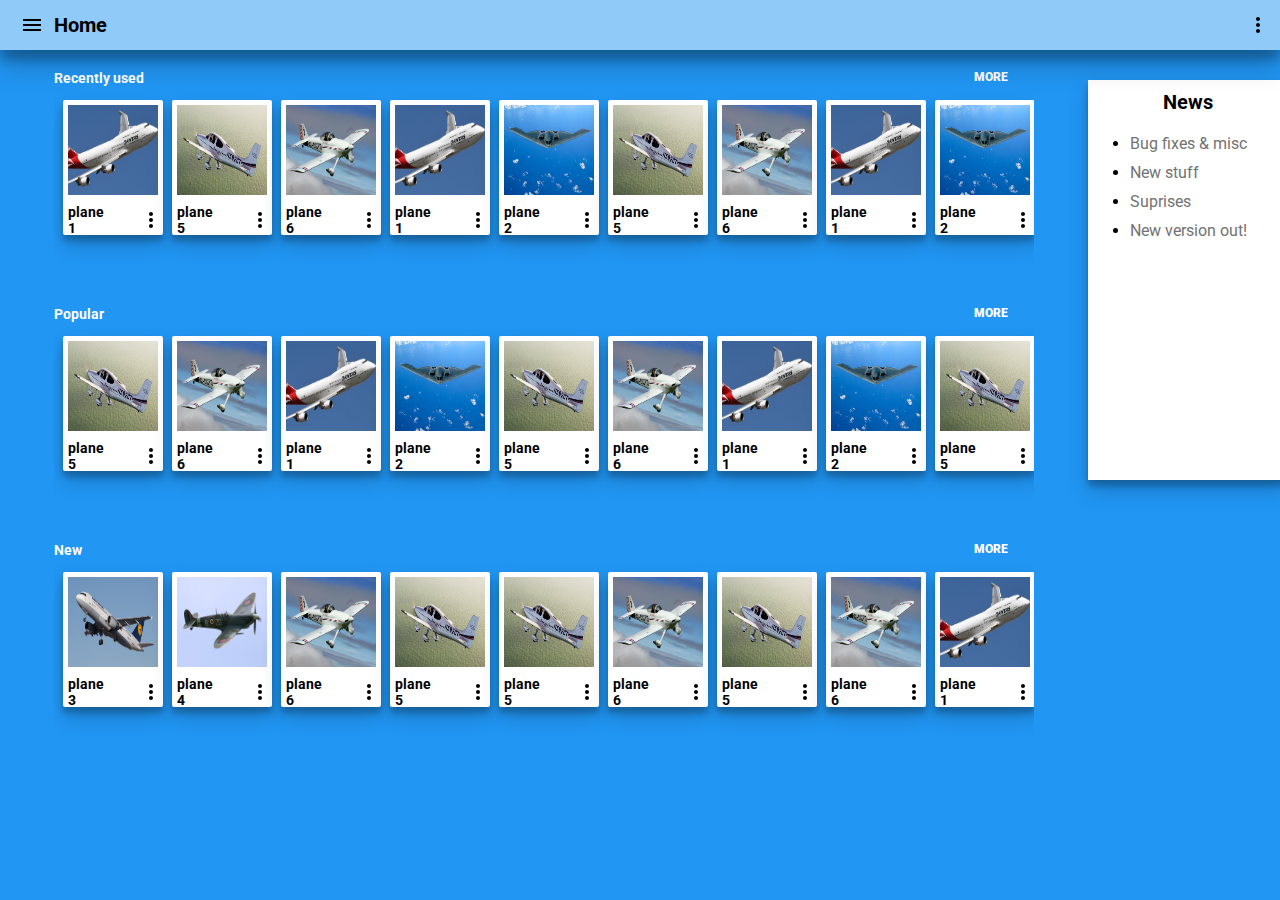
==== commit 4f92584d: "all done" ====
--- a/site/public/Index.html
+++ b/site/public/Index.html
@@ -1,1068 +1,539 @@
-<!DOCTYPE html>-
-<html>-
-    <head>-
-        <title>Airplane Mode</title>-
-        <meta charset="utf-8">-
-        <meta name="viewport" content="width=device-width, initial-scale=1.0">-
-        <link href="./css/main.css" rel="stylesheet">-
-        <link href="https://fonts.googleapis.com/css?family=Roboto" rel="stylesheet">-
-    </head>-
-    <body>-
--
-        <header class="topBar">-
--
-            <div class="topBar_sect1">-
-                <img src="./img/ic_menu_black_24px.svg" class="hamicn" onclick="hamburgar_meny()"/>-
--
-                <div class="hamburger">-
--
-                    <div class="menu">-
--
-                        <div>-
-                            <img src="./img/Header.jpg">-
-                        </div>-
--
-                        <div class="button">-
-                            <img src="./img/plane-icon.png" class="nav_icon"/>-
-                            <a href="index.html">Browse</a>-
-                        </div>-
--
-                        <div class="button">-
-                            <img src="./img/My-Chassis.png" class="nav_icon"/>-
-                            <a href="my_chassis.html">My Chassis</a>-
-                        </div>-
--
-                        <div class="button">-
-                            <img src="./img/Settings.png" class="nav_icon"/>-
-                            <a href="settings.html">Settings</a>-
-                        </div>-
--
-                        <div class="button">-
-                            <img src="./img/About.png" class="nav_icon"/>-
-                            <a href="about.html">About</a>-
-                        </div>-
--
-                    </div>-
-                    <div class="shadow" onclick="hamburgar_meny()"></div>-
-                </div>-
-            </div>-
--
-            <div class="topBar_sect2">-
-                <h1>Home</h1>-
-            </div>-
--
-            <div class="topBar_sect3">-
-                <img src="./img/ic_more_vert_black_24px.svg" class="menu_icon1">-
-            </div>-
-        </header>-
-        <div class="mainScreen">-
--
-    <div class="row" id="top">-
-        <h1 class="storeH1">Recently used-
-        </h1>-
-        <a class="moreH1" href="popular.html">MORE-
-        </a>-
-    </div>-
--
-    <div class="storeCardRow">-
--
-        <div class="storeCard">-
-            <img src="./img/Plane1.jpg" class="storeCardPicture"/>-
-            <div class="row">-
-                <h1 class="storeCardH1">plane 1-
-                </h1>-
-                <img src="./img/ic_more_vert_black_24px.svg" class="menu_icon2">-
-            </div>-
-        </div>-
--
-        <div class="storeCard">-
-            <img src="./img/Plane5.jpg" class="storeCardPicture"/>-
-            <div class="row">-
-                <h1 class="storeCardH1">plane 5-
-                </h1>-
-                <img src="./img/ic_more_vert_black_24px.svg" class="menu_icon2">-
-            </div>-
-        </div>-
--
-        <div class="storeCard">-
-            <img src="./img/Plane6.jpg" class="storeCardPicture"/>-
-            <div class="row">-
-                <h1 class="storeCardH1">plane 6-
-                </h1>-
-                <img src="./img/ic_more_vert_black_24px.svg" class="menu_icon2">-
-            </div>-
-        </div>-
--
-        <div class="storeCard">-
-            <img src="./img/Plane1.jpg" class="storeCardPicture"/>-
-            <div class="row">-
-                <h1 class="storeCardH1">plane 1-
-                </h1>-
-                <img src="./img/ic_more_vert_black_24px.svg" class="menu_icon2">-
-            </div>-
-        </div>-
--
-        <div class="storeCard">-
-            <img src="./img/Plane2.jpg" class="storeCardPicture"/>-
-            <div class="row">-
-                <h1 class="storeCardH1">plane 2-
-                </h1>-
-                <img src="./img/ic_more_vert_black_24px.svg" class="menu_icon2">-
-            </div>-
-        </div>-
--
-        <div class="storeCard">-
-            <img src="./img/Plane5.jpg" class="storeCardPicture"/>-
-            <div class="row">-
-                <h1 class="storeCardH1">plane 5-
-                </h1>-
-                <img src="./img/ic_more_vert_black_24px.svg" class="menu_icon2">-
-            </div>-
-        </div>-
--
-        <div class="storeCard">-
-            <img src="./img/Plane6.jpg" class="storeCardPicture"/>-
-            <div class="row">-
-                <h1 class="storeCardH1">plane 6-
-                </h1>-
-                <img src="./img/ic_more_vert_black_24px.svg" class="menu_icon2">-
-            </div>-
-        </div>-
--
-        <div class="storeCard">-
-            <img src="./img/Plane1.jpg" class="storeCardPicture"/>-
-            <div class="row">-
-                <h1 class="storeCardH1">plane 1-
-                </h1>-
-                <img src="./img/ic_more_vert_black_24px.svg" class="menu_icon2">-
-            </div>-
-        </div>-
--
-        <div class="storeCard">-
-            <img src="./img/Plane2.jpg" class="storeCardPicture"/>-
-            <div class="row">-
-                <h1 class="storeCardH1">plane 2-
-                </h1>-
-                <img src="./img/ic_more_vert_black_24px.svg" class="menu_icon2">-
-            </div>-
-        </div>-
--
-        <div class="storeCard">-
-            <img src="./img/Plane2.jpg" class="storeCardPicture"/>-
-            <div class="row">-
-                <h1 class="storeCardH1">plane 2-
-                </h1>-
-                <img src="./img/ic_more_vert_black_24px.svg" class="menu_icon2">-
-            </div>-
-        </div>-
--
-        <div class="storeCard">-
-            <img src="./img/Plane3.jpg" class="storeCardPicture"/>-
-            <div class="row">-
-                <h1 class="storeCardH1">plane 3-
-                </h1>-
-                <img src="./img/ic_more_vert_black_24px.svg" class="menu_icon2">-
-            </div>-
-        </div>-
--
-        <div class="storeCard">-
-            <img src="./img/Plane4.jpg" class="storeCardPicture"/>-
-            <div class="row">-
-                <h1 class="storeCardH1">plane 4-
-                </h1>-
-                <img src="./img/ic_more_vert_black_24px.svg" class="menu_icon2">-
-            </div>-
-        </div>-
--
-        <div class="storeCard">-
-            <img src="./img/Plane5.jpg" class="storeCardPicture"/>-
-            <div class="row">-
-                <h1 class="storeCardH1">plane 5-
-                </h1>-
-                <img src="./img/ic_more_vert_black_24px.svg" class="menu_icon2">-
-            </div>-
-        </div>-
--
-        <div class="storeCard">-
-            <img src="./img/Plane6.jpg" class="storeCardPicture"/>-
-            <div class="row">-
-                <h1 class="storeCardH1">plane 6-
-                </h1>-
-                <img src="./img/ic_more_vert_black_24px.svg" class="menu_icon2">-
-            </div>-
-        </div>-
--
-        <div class="storeCard">-
-            <img src="./img/Plane1.jpg" class="storeCardPicture"/>-
-            <div class="row">-
-                <h1 class="storeCardH1">plane 1-
-                </h1>-
-                <img src="./img/ic_more_vert_black_24px.svg" class="menu_icon2">-
-            </div>-
-        </div>-
--
-        <div class="storeCard">-
-            <img src="./img/Plane2.jpg" class="storeCardPicture"/>-
-            <div class="row">-
-                <h1 class="storeCardH1">plane 2-
-                </h1>-
-                <img src="./img/ic_more_vert_black_24px.svg" class="menu_icon2">-
-            </div>-
-        </div>-
--
-    </div>-
--
-    </div>-
--
-    <div class="row">-
-        <h1 class="storeH1">Popular-
-        </h1>-
-        <a class="moreH1" href="popular.html">MORE</a>-
-    </div>-
--
-    <div class="storeCardRow">-
--
-        <div class="storeCard">-
-            <img src="./img/Plane5.jpg" class="storeCardPicture"/>-
-            <div class="row">-
-                <h1 class="storeCardH1">plane 5-
-                </h1>-
-                <img src="./img/ic_more_vert_black_24px.svg" class="menu_icon2">-
-            </div>-
-        </div>-
--
-        <div class="storeCard">-
-            <img src="./img/Plane6.jpg" class="storeCardPicture"/>-
-            <div class="row">-
-                <h1 class="storeCardH1">plane 6-
-                </h1>-
-                <img src="./img/ic_more_vert_black_24px.svg" class="menu_icon2">-
-            </div>-
-        </div>-
--
-        <div class="storeCard">-
-            <img src="./img/Plane1.jpg" class="storeCardPicture"/>-
-            <div class="row">-
-                <h1 class="storeCardH1">plane 1-
-                </h1>-
-                <img src="./img/ic_more_vert_black_24px.svg" class="menu_icon2">-
-            </div>-
-        </div>-
--
-        <div class="storeCard">-
-            <img src="./img/Plane2.jpg" class="storeCardPicture"/>-
-            <div class="row">-
-                <h1 class="storeCardH1">plane 2-
-                </h1>-
-                <img src="./img/ic_more_vert_black_24px.svg" class="menu_icon2">-
-            </div>-
-        </div>-
--
-        <div class="storeCard">-
-            <img src="./img/Plane5.jpg" class="storeCardPicture"/>-
-            <div class="row">-
-                <h1 class="storeCardH1">plane 5-
-                </h1>-
-                <img src="./img/ic_more_vert_black_24px.svg" class="menu_icon2">-
-            </div>-
-        </div>-
--
-        <div class="storeCard">-
-            <img src="./img/Plane6.jpg" class="storeCardPicture"/>-
-            <div class="row">-
-                <h1 class="storeCardH1">plane 6-
-                </h1>-
-                <img src="./img/ic_more_vert_black_24px.svg" class="menu_icon2">-
-            </div>-
-        </div>-
--
-        <div class="storeCard">-
-            <img src="./img/Plane1.jpg" class="storeCardPicture"/>-
-            <div class="row">-
-                <h1 class="storeCardH1">plane 1-
-                </h1>-
-                <img src="./img/ic_more_vert_black_24px.svg" class="menu_icon2">-
-            </div>-
-        </div>-
--
-        <div class="storeCard">-
-            <img src="./img/Plane2.jpg" class="storeCardPicture"/>-
-            <div class="row">-
-                <h1 class="storeCardH1">plane 2-
-                </h1>-
-                <img src="./img/ic_more_vert_black_24px.svg" class="menu_icon2">-
-            </div>-
-        </div>-
--
-        <div class="storeCard">-
-            <img src="./img/Plane5.jpg" class="storeCardPicture"/>-
-            <div class="row">-
-                <h1 class="storeCardH1">plane 5-
-                </h1>-
-                <img src="./img/ic_more_vert_black_24px.svg" class="menu_icon2">-
-            </div>-
-        </div>-
--
-        <div class="storeCard">-
-            <img src="./img/Plane6.jpg" class="storeCardPicture"/>-
-            <div class="row">-
-                <h1 class="storeCardH1">plane 6-
-                </h1>-
-                <img src="./img/ic_more_vert_black_24px.svg" class="menu_icon2">-
-            </div>-
-        </div>-
--
-        <div class="storeCard">-
-            <img src="./img/Plane1.jpg" class="storeCardPicture"/>-
-            <div class="row">-
-                <h1 class="storeCardH1">plane 1-
-                </h1>-
-                <img src="./img/ic_more_vert_black_24px.svg" class="menu_icon2">-
-            </div>-
-        </div>-
--
-        <div class="storeCard">-
-            <img src="./img/Plane2.jpg" class="storeCardPicture"/>-
-            <div class="row">-
-                <h1 class="storeCardH1">plane 2-
-                </h1>-
-                <img src="./img/ic_more_vert_black_24px.svg" class="menu_icon2">-
-            </div>-
-        </div>-
--
-        <div class="storeCard">-
-            <img src="./img/Plane5.jpg" class="storeCardPicture"/>-
-            <div class="row">-
-                <h1 class="storeCardH1">plane 5-
-                </h1>-
-                <img src="./img/ic_more_vert_black_24px.svg" class="menu_icon2">-
-            </div>-
-        </div>-
--
-        <div class="storeCard">-
-            <img src="./img/Plane6.jpg" class="storeCardPicture"/>-
-            <div class="row">-
-                <h1 class="storeCardH1">plane 6-
-                </h1>-
-                <img src="./img/ic_more_vert_black_24px.svg" class="menu_icon2">-
-            </div>-
-        </div>-
--
-        <div class="storeCard">-
-            <img src="./img/Plane1.jpg" class="storeCardPicture"/>-
-            <div class="row">-
-                <h1 class="storeCardH1">plane 1-
-                </h1>-
-                <img src="./img/ic_more_vert_black_24px.svg" class="menu_icon2">-
-            </div>-
-        </div>-
--
-        <div class="storeCard">-
-            <img src="./img/Plane2.jpg" class="storeCardPicture"/>-
-            <div class="row">-
-                <h1 class="storeCardH1">plane 2-
-                </h1>-
-                <img src="./img/ic_more_vert_black_24px.svg" class="menu_icon2">-
-            </div>-
-        </div>-
--
-    </div>-
--
-    </div>-
--
-    <div class="row">-
-        <h1 class="storeH1">New-
-        </h1>-
-        <a class="moreH1" href="popular.html">MORE-
-        </a>-
-    </div>-
--
-    <div class="storeCardRow">-
--
-        <div class="storeCard">-
-            <img src="./img/Plane3.jpg" class="storeCardPicture"/>-
-            <div class="row">-
-                <h1 class="storeCardH1">plane 3-
-                </h1>-
-                <img src="./img/ic_more_vert_black_24px.svg" class="menu_icon2">-
-            </div>-
-        </div>-
--
-        <div class="storeCard">-
-            <img src="./img/Plane4.jpg" class="storeCardPicture"/>-
-            <div class="row">-
-                <h1 class="storeCardH1">plane 4-
-                </h1>-
-                <img src="./img/ic_more_vert_black_24px.svg" class="menu_icon2">-
-            </div>-
-        </div>-
--
-        <div class="storeCard">-
-            <img src="./img/Plane6.jpg" class="storeCardPicture"/>-
-            <div class="row">-
-                <h1 class="storeCardH1">plane 6-
-                </h1>-
-                <img src="./img/ic_more_vert_black_24px.svg" class="menu_icon2">-
-            </div>-
-        </div>-
--
-        <div class="storeCard">-
-            <img src="./img/Plane5.jpg" class="storeCardPicture"/>-
-            <div class="row">-
-                <h1 class="storeCardH1">plane 5-
-                </h1>-
-                <img src="./img/ic_more_vert_black_24px.svg" class="menu_icon2">-
-            </div>-
-        </div>-
--
-        <div class="storeCard">-
-            <img src="./img/Plane5.jpg" class="storeCardPicture"/>-
-            <div class="row">-
-                <h1 class="storeCardH1">plane 5-
-                </h1>-
-                <img src="./img/ic_more_vert_black_24px.svg" class="menu_icon2">-
-            </div>-
-        </div>-
--
-        <div class="storeCard">-
-            <img src="./img/Plane6.jpg" class="storeCardPicture"/>-
-            <div class="row">-
-                <h1 class="storeCardH1">plane 6-
-                </h1>-
-                <img src="./img/ic_more_vert_black_24px.svg" class="menu_icon2">-
-            </div>-
-        </div>-
--
-        <div class="storeCard">-
-            <img src="./img/Plane5.jpg" class="storeCardPicture"/>-
-            <div class="row">-
-                <h1 class="storeCardH1">plane 5-
-                </h1>-
-                <img src="./img/ic_more_vert_black_24px.svg" class="menu_icon2">-
-            </div>-
-        </div>-
--
-        <div class="storeCard">-
-            <img src="./img/Plane6.jpg" class="storeCardPicture"/>-
-            <div class="row">-
-                <h1 class="storeCardH1">plane 6-
-                </h1>-
-                <img src="./img/ic_more_vert_black_24px.svg" class="menu_icon2">-
-            </div>-
-        </div>-
--
-        <div class="storeCard">-
-            <img src="./img/Plane1.jpg" class="storeCardPicture"/>-
-            <div class="row">-
-                <h1 class="storeCardH1">plane 1-
-                </h1>-
-                <img src="./img/ic_more_vert_black_24px.svg" class="menu_icon2">-
-            </div>-
-        </div>-
--
-        <div class="storeCard">-
-            <img src="./img/Plane2.jpg" class="storeCardPicture"/>-
-            <div class="row">-
-                <h1 class="storeCardH1">plane 2-
-                </h1>-
-                <img src="./img/ic_more_vert_black_24px.svg" class="menu_icon2">-
-            </div>-
-        </div>-
--
-        <div class="storeCard">-
-            <img src="./img/Plane5.jpg" class="storeCardPicture"/>-
-            <div class="row">-
-                <h1 class="storeCardH1">plane 5-
-                </h1>-
-                <img src="./img/ic_more_vert_black_24px.svg" class="menu_icon2">-
-            </div>-
-        </div>-
--
-        <div class="storeCard">-
-            <img src="./img/Plane6.jpg" class="storeCardPicture"/>-
-            <div class="row">-
-                <h1 class="storeCardH1">plane 6-
-                </h1>-
-                <img src="./img/ic_more_vert_black_24px.svg" class="menu_icon2">-
-            </div>-
-        </div>-
--
-        <div class="storeCard">-
-            <img src="./img/Plane1.jpg" class="storeCardPicture"/>-
-            <div class="row">-
-                <h1 class="storeCardH1">plane 1-
-                </h1>-
-                <img src="./img/ic_more_vert_black_24px.svg" class="menu_icon2">-
-            </div>-
-        </div>-
--
-        <div class="storeCard">-
-            <img src="./img/Plane2.jpg" class="storeCardPicture"/>-
-            <div class="row">-
-                <h1 class="storeCardH1">plane 2-
-                </h1>-
-                <img src="./img/ic_more_vert_black_24px.svg" class="menu_icon2">-
-            </div>-
-        </div>-
--
-        <div class="storeCard">-
-            <img src="./img/Plane1.jpg" class="storeCardPicture"/>-
-            <div class="row">-
-                <h1 class="storeCardH1">plane 1-
-                </h1>-
-                <img src="./img/ic_more_vert_black_24px.svg" class="menu_icon2">-
-            </div>-
-        </div>-
--
-        <div class="storeCard">-
-            <img src="./img/Plane2.jpg" class="storeCardPicture"/>-
-            <div class="row">-
-                <h1 class="storeCardH1">plane 2-
-                </h1>-
-                <img src="./img/ic_more_vert_black_24px.svg" class="menu_icon2">-
-            </div>-
-        </div>-
--
-    </div>-
--
-    </div>-
--
-</div>-
--
-    </body>-
-    <script src="./js/main.js"></script>-
-</html>-
+<!DOCTYPE html>
+<html>
+    <head>
+        <title>Airplane Mode</title>
+        <meta charset="utf-8">
+        <meta name="viewport" content="width=device-width, initial-scale=1.0">
+        <link href="./css/main.css" rel="stylesheet">
+        <link href="https://fonts.googleapis.com/css?family=Roboto" rel="stylesheet">
+    </head>
+    <body>
+
+        <header class="topBar">
+
+            <div class="topBar_sect1">
+                <img src="./img/ic_menu_black_24px.svg" class="hamicn" onclick="hamburgar_meny()"/>
+
+                <div class="hamburger">
+
+                    <div class="menu">
+
+                        <div>
+                            <img src="./img/Header.jpg">
+                        </div>
+
+                        <div class="button">
+                            <img src="./img/plane-icon.png" class="nav_icon"/>
+                            <a href="index.html">Browse</a>
+                        </div>
+
+                        <div class="button">
+                            <img src="./img/My-Chassis.png" class="nav_icon"/>
+                            <a href="my_chassis.html">My Chassis</a>
+                        </div>
+
+                        <div class="button">
+                            <img src="./img/Settings.png" class="nav_icon"/>
+                            <a href="settings.html">Settings</a>
+                        </div>
+
+                        <div class="button">
+                            <img src="./img/About.png" class="nav_icon"/>
+                            <a href="about.html">About</a>
+                        </div>
+
+                    </div>
+                    <div class="shadow" onclick="hamburgar_meny()"></div>
+                </div>
+            </div>
+
+            <div class="topBar_sect2">
+                <h1>Home</h1>
+            </div>
+
+            <div class="topBar_sect3">
+                <img src="./img/ic_more_vert_black_24px.svg" class="menu_icon1">
+            </div>
+        </header>
+        <div class="mainScreen" id="row2">
+
+    <div class="column" id="maxwidth">
+
+        <div class="row" id="top">
+            <h1 class="storeH1">Recently used
+            </h1>
+            <a class="moreH1" href="popular.html">MORE
+            </a>
+        </div>
+
+        <div class="storeCardRow">
+
+            <div class="storeCard">
+                <img src="./img/Plane1.jpg" class="storeCardPicture"/>
+                <div class="row">
+                    <h1 class="storeCardH1">plane 1
+                    </h1>
+                    <img src="./img/ic_more_vert_black_24px.svg" class="menu_icon2">
+                </div>
+            </div>
+
+            <div class="storeCard">
+                <img src="./img/Plane5.jpg" class="storeCardPicture"/>
+                <div class="row">
+                    <h1 class="storeCardH1">plane 5
+                    </h1>
+                    <img src="./img/ic_more_vert_black_24px.svg" class="menu_icon2">
+                </div>
+            </div>
+
+            <div class="storeCard">
+                <img src="./img/Plane6.jpg" class="storeCardPicture"/>
+                <div class="row">
+                    <h1 class="storeCardH1">plane 6
+                    </h1>
+                    <img src="./img/ic_more_vert_black_24px.svg" class="menu_icon2">
+                </div>
+            </div>
+
+            <div class="storeCard">
+                <img src="./img/Plane1.jpg" class="storeCardPicture"/>
+                <div class="row">
+                    <h1 class="storeCardH1">plane 1
+                    </h1>
+                    <img src="./img/ic_more_vert_black_24px.svg" class="menu_icon2">
+                </div>
+            </div>
+
+            <div class="storeCard">
+                <img src="./img/Plane2.jpg" class="storeCardPicture"/>
+                <div class="row">
+                    <h1 class="storeCardH1">plane 2
+                    </h1>
+                    <img src="./img/ic_more_vert_black_24px.svg" class="menu_icon2">
+                </div>
+            </div>
+
+            <div class="storeCard">
+                <img src="./img/Plane5.jpg" class="storeCardPicture"/>
+                <div class="row">
+                    <h1 class="storeCardH1">plane 5
+                    </h1>
+                    <img src="./img/ic_more_vert_black_24px.svg" class="menu_icon2">
+                </div>
+            </div>
+
+            <div class="storeCard">
+                <img src="./img/Plane6.jpg" class="storeCardPicture"/>
+                <div class="row">
+                    <h1 class="storeCardH1">plane 6
+                    </h1>
+                    <img src="./img/ic_more_vert_black_24px.svg" class="menu_icon2">
+                </div>
+            </div>
+
+            <div class="storeCard">
+                <img src="./img/Plane1.jpg" class="storeCardPicture"/>
+                <div class="row">
+                    <h1 class="storeCardH1">plane 1
+                    </h1>
+                    <img src="./img/ic_more_vert_black_24px.svg" class="menu_icon2">
+                </div>
+            </div>
+
+            <div class="storeCard">
+                <img src="./img/Plane2.jpg" class="storeCardPicture"/>
+                <div class="row">
+                    <h1 class="storeCardH1">plane 2
+                    </h1>
+                    <img src="./img/ic_more_vert_black_24px.svg" class="menu_icon2">
+                </div>
+            </div>
+
+            <div class="storeCard">
+                <img src="./img/Plane2.jpg" class="storeCardPicture"/>
+                <div class="row">
+                    <h1 class="storeCardH1">plane 2
+                    </h1>
+                    <img src="./img/ic_more_vert_black_24px.svg" class="menu_icon2">
+                </div>
+            </div>
+
+            <div class="storeCard">
+                <img src="./img/Plane3.jpg" class="storeCardPicture"/>
+                <div class="row">
+                    <h1 class="storeCardH1">plane 3
+                    </h1>
+                    <img src="./img/ic_more_vert_black_24px.svg" class="menu_icon2">
+                </div>
+            </div>
+
+            <div class="storeCard">
+                <img src="./img/Plane4.jpg" class="storeCardPicture"/>
+                <div class="row">
+                    <h1 class="storeCardH1">plane 4
+                    </h1>
+                    <img src="./img/ic_more_vert_black_24px.svg" class="menu_icon2">
+                </div>
+            </div>
+
+            <div class="storeCard">
+                <img src="./img/Plane5.jpg" class="storeCardPicture"/>
+                <div class="row">
+                    <h1 class="storeCardH1">plane 5
+                    </h1>
+                    <img src="./img/ic_more_vert_black_24px.svg" class="menu_icon2">
+                </div>
+            </div>
+
+            <div class="storeCard">
+                <img src="./img/Plane6.jpg" class="storeCardPicture"/>
+                <div class="row">
+                    <h1 class="storeCardH1">plane 6
+                    </h1>
+                    <img src="./img/ic_more_vert_black_24px.svg" class="menu_icon2">
+                </div>
+            </div>
+
+            <div class="storeCard">
+                <img src="./img/Plane1.jpg" class="storeCardPicture"/>
+                <div class="row">
+                    <h1 class="storeCardH1">plane 1
+                    </h1>
+                    <img src="./img/ic_more_vert_black_24px.svg" class="menu_icon2">
+                </div>
+            </div>
+
+            <div class="storeCard">
+                <img src="./img/Plane2.jpg" class="storeCardPicture"/>
+                <div class="row">
+                    <h1 class="storeCardH1">plane 2
+                    </h1>
+                    <img src="./img/ic_more_vert_black_24px.svg" class="menu_icon2">
+                </div>
+            </div>
+
+        </div>
+
+        <div class="row">
+            <h1 class="storeH1">Popular
+            </h1>
+            <a class="moreH1" href="popular.html">MORE</a>
+        </div>
+
+        <div class="storeCardRow">
+
+            <div class="storeCard">
+                <img src="./img/Plane5.jpg" class="storeCardPicture"/>
+                <div class="row">
+                    <h1 class="storeCardH1">plane 5
+                    </h1>
+                    <img src="./img/ic_more_vert_black_24px.svg" class="menu_icon2">
+                </div>
+            </div>
+
+            <div class="storeCard">
+                <img src="./img/Plane6.jpg" class="storeCardPicture"/>
+                <div class="row">
+                    <h1 class="storeCardH1">plane 6
+                    </h1>
+                    <img src="./img/ic_more_vert_black_24px.svg" class="menu_icon2">
+                </div>
+            </div>
+
+            <div class="storeCard">
+                <img src="./img/Plane1.jpg" class="storeCardPicture"/>
+                <div class="row">
+                    <h1 class="storeCardH1">plane 1
+                    </h1>
+                    <img src="./img/ic_more_vert_black_24px.svg" class="menu_icon2">
+                </div>
+            </div>
+
+            <div class="storeCard">
+                <img src="./img/Plane2.jpg" class="storeCardPicture"/>
+                <div class="row">
+                    <h1 class="storeCardH1">plane 2
+                    </h1>
+                    <img src="./img/ic_more_vert_black_24px.svg" class="menu_icon2">
+                </div>
+            </div>
+
+            <div class="storeCard">
+                <img src="./img/Plane5.jpg" class="storeCardPicture"/>
+                <div class="row">
+                    <h1 class="storeCardH1">plane 5
+                    </h1>
+                    <img src="./img/ic_more_vert_black_24px.svg" class="menu_icon2">
+                </div>
+            </div>
+
+            <div class="storeCard">
+                <img src="./img/Plane6.jpg" class="storeCardPicture"/>
+                <div class="row">
+                    <h1 class="storeCardH1">plane 6
+                    </h1>
+                    <img src="./img/ic_more_vert_black_24px.svg" class="menu_icon2">
+                </div>
+            </div>
+
+            <div class="storeCard">
+                <img src="./img/Plane1.jpg" class="storeCardPicture"/>
+                <div class="row">
+                    <h1 class="storeCardH1">plane 1
+                    </h1>
+                    <img src="./img/ic_more_vert_black_24px.svg" class="menu_icon2">
+                </div>
+            </div>
+
+            <div class="storeCard">
+                <img src="./img/Plane2.jpg" class="storeCardPicture"/>
+                <div class="row">
+                    <h1 class="storeCardH1">plane 2
+                    </h1>
+                    <img src="./img/ic_more_vert_black_24px.svg" class="menu_icon2">
+                </div>
+            </div>
+
+            <div class="storeCard">
+                <img src="./img/Plane5.jpg" class="storeCardPicture"/>
+                <div class="row">
+                    <h1 class="storeCardH1">plane 5
+                    </h1>
+                    <img src="./img/ic_more_vert_black_24px.svg" class="menu_icon2">
+                </div>
+            </div>
+
+            <div class="storeCard">
+                <img src="./img/Plane6.jpg" class="storeCardPicture"/>
+                <div class="row">
+                    <h1 class="storeCardH1">plane 6
+                    </h1>
+                    <img src="./img/ic_more_vert_black_24px.svg" class="menu_icon2">
+                </div>
+            </div>
+
+            <div class="storeCard">
+                <img src="./img/Plane1.jpg" class="storeCardPicture"/>
+                <div class="row">
+                    <h1 class="storeCardH1">plane 1
+                    </h1>
+                    <img src="./img/ic_more_vert_black_24px.svg" class="menu_icon2">
+                </div>
+            </div>
+
+            <div class="storeCard">
+                <img src="./img/Plane2.jpg" class="storeCardPicture"/>
+                <div class="row">
+                    <h1 class="storeCardH1">plane 2
+                    </h1>
+                    <img src="./img/ic_more_vert_black_24px.svg" class="menu_icon2">
+                </div>
+            </div>
+
+            <div class="storeCard">
+                <img src="./img/Plane5.jpg" class="storeCardPicture"/>
+                <div class="row">
+                    <h1 class="storeCardH1">plane 5
+                    </h1>
+                    <img src="./img/ic_more_vert_black_24px.svg" class="menu_icon2">
+                </div>
+            </div>
+
+            <div class="storeCard">
+                <img src="./img/Plane6.jpg" class="storeCardPicture"/>
+                <div class="row">
+                    <h1 class="storeCardH1">plane 6
+                    </h1>
+                    <img src="./img/ic_more_vert_black_24px.svg" class="menu_icon2">
+                </div>
+            </div>
+
+            <div class="storeCard">
+                <img src="./img/Plane1.jpg" class="storeCardPicture"/>
+                <div class="row">
+                    <h1 class="storeCardH1">plane 1
+                    </h1>
+                    <img src="./img/ic_more_vert_black_24px.svg" class="menu_icon2">
+                </div>
+            </div>
+
+            <div class="storeCard">
+                <img src="./img/Plane2.jpg" class="storeCardPicture"/>
+                <div class="row">
+                    <h1 class="storeCardH1">plane 2
+                    </h1>
+                    <img src="./img/ic_more_vert_black_24px.svg" class="menu_icon2">
+                </div>
+            </div>
+
+        </div>
+
+        <div class="row">
+            <h1 class="storeH1">New
+            </h1>
+            <a class="moreH1" href="popular.html">MORE
+            </a>
+        </div>
+
+        <div class="storeCardRow">
+
+            <div class="storeCard">
+                <img src="./img/Plane3.jpg" class="storeCardPicture"/>
+                <div class="row">
+                    <h1 class="storeCardH1">plane 3
+                    </h1>
+                    <img src="./img/ic_more_vert_black_24px.svg" class="menu_icon2">
+                </div>
+            </div>
+
+            <div class="storeCard">
+                <img src="./img/Plane4.jpg" class="storeCardPicture"/>
+                <div class="row">
+                    <h1 class="storeCardH1">plane 4
+                    </h1>
+                    <img src="./img/ic_more_vert_black_24px.svg" class="menu_icon2">
+                </div>
+            </div>
+
+            <div class="storeCard">
+                <img src="./img/Plane6.jpg" class="storeCardPicture"/>
+                <div class="row">
+                    <h1 class="storeCardH1">plane 6
+                    </h1>
+                    <img src="./img/ic_more_vert_black_24px.svg" class="menu_icon2">
+                </div>
+            </div>
+
+            <div class="storeCard">
+                <img src="./img/Plane5.jpg" class="storeCardPicture"/>
+                <div class="row">
+                    <h1 class="storeCardH1">plane 5
+                    </h1>
+                    <img src="./img/ic_more_vert_black_24px.svg" class="menu_icon2">
+                </div>
+            </div>
+
+            <div class="storeCard">
+                <img src="./img/Plane5.jpg" class="storeCardPicture"/>
+                <div class="row">
+                    <h1 class="storeCardH1">plane 5
+                    </h1>
+                    <img src="./img/ic_more_vert_black_24px.svg" class="menu_icon2">
+                </div>
+            </div>
+
+            <div class="storeCard">
+                <img src="./img/Plane6.jpg" class="storeCardPicture"/>
+                <div class="row">
+                    <h1 class="storeCardH1">plane 6
+                    </h1>
+                    <img src="./img/ic_more_vert_black_24px.svg" class="menu_icon2">
+                </div>
+            </div>
+
+            <div class="storeCard">
+                <img src="./img/Plane5.jpg" class="storeCardPicture"/>
+                <div class="row">
+                    <h1 class="storeCardH1">plane 5
+                    </h1>
+                    <img src="./img/ic_more_vert_black_24px.svg" class="menu_icon2">
+                </div>
+            </div>
+
+            <div class="storeCard">
+                <img src="./img/Plane6.jpg" class="storeCardPicture"/>
+                <div class="row">
+                    <h1 class="storeCardH1">plane 6
+                    </h1>
+                    <img src="./img/ic_more_vert_black_24px.svg" class="menu_icon2">
+                </div>
+            </div>
+
+            <div class="storeCard">
+                <img src="./img/Plane1.jpg" class="storeCardPicture"/>
+                <div class="row">
+                    <h1 class="storeCardH1">plane 1
+                    </h1>
+                    <img src="./img/ic_more_vert_black_24px.svg" class="menu_icon2">
+                </div>
+            </div>
+
+            <div class="storeCard">
+                <img src="./img/Plane2.jpg" class="storeCardPicture"/>
+                <div class="row">
+                    <h1 class="storeCardH1">plane 2
+                    </h1>
+                    <img src="./img/ic_more_vert_black_24px.svg" class="menu_icon2">
+                </div>
+            </div>
+
+            <div class="storeCard">
+                <img src="./img/Plane5.jpg" class="storeCardPicture"/>
+                <div class="row">
+                    <h1 class="storeCardH1">plane 5
+                    </h1>
+                    <img src="./img/ic_more_vert_black_24px.svg" class="menu_icon2">
+                </div>
+            </div>
+
+            <div class="storeCard">
+                <img src="./img/Plane6.jpg" class="storeCardPicture"/>
+                <div class="row">
+                    <h1 class="storeCardH1">plane 6
+                    </h1>
+                    <img src="./img/ic_more_vert_black_24px.svg" class="menu_icon2">
+                </div>
+            </div>
+
+            <div class="storeCard">
+                <img src="./img/Plane1.jpg" class="storeCardPicture"/>
+                <div class="row">
+                    <h1 class="storeCardH1">plane 1
+                    </h1>
+                    <img src="./img/ic_more_vert_black_24px.svg" class="menu_icon2">
+                </div>
+            </div>
+
+            <div class="storeCard">
+                <img src="./img/Plane2.jpg" class="storeCardPicture"/>
+                <div class="row">
+                    <h1 class="storeCardH1">plane 2
+                    </h1>
+                    <img src="./img/ic_more_vert_black_24px.svg" class="menu_icon2">
+                </div>
+            </div>
+
+            <div class="storeCard">
+                <img src="./img/Plane1.jpg" class="storeCardPicture"/>
+                <div class="row">
+                    <h1 class="storeCardH1">plane 1
+                    </h1>
+                    <img src="./img/ic_more_vert_black_24px.svg" class="menu_icon2">
+                </div>
+            </div>
+
+            <div class="storeCard">
+                <img src="./img/Plane2.jpg" class="storeCardPicture"/>
+                <div class="row">
+                    <h1 class="storeCardH1">plane 2
+                    </h1>
+                    <img src="./img/ic_more_vert_black_24px.svg" class="menu_icon2">
+                </div>
+            </div>
+
+        </div>
+    </div>
+    <aside>
+        <h1 class="aside">News</h1>
+        <ul>
+            <li><a href="news.html">Bug fixes & misc</a></li>
+            <li><a href="news.html">New stuff</a></li>
+            <li><a href="news.html">Suprises</a></li>
+            <li><a href="news.html">New version out!</a></li>
+        </ul>
+    </aside>
+</div>
+
+    </body>
+    <script src="./js/main.js"></script>
+</html>
--- a/site/public/css/main.css
+++ b/site/public/css/main.css
@@ -11,20 +11,29 @@
 }
 
 #settings {
-  margin: 10px;
+    margin: 10px;
 }
 
 #row {
     flex-direction: row;
     flex-wrap: wrap;
+}
+
+#row2 {
+    display: flex;
+    flex-direction: row;
 }
 
 #top2 {
     margin-top: 60px;
 }
 
+#maxwidth {
+    max-width: 85%
+}
+
+
 /* IDs slut */
-
 
 
 /* Layout Css */
@@ -44,7 +53,6 @@
     height: 0;
     width: 0;
 }
-
 
 h1 {
     color: black;
@@ -181,6 +189,7 @@
     overflow-x: scroll;
     padding-bottom: 20px;
 }
+
 
 .storeCardRow::-webkit-scrollbar {
     height: 0;
@@ -260,19 +269,19 @@
 }
 
 .heart {
-  width: 19px;
-  height: 17px;
-  margin-left: 27px;
-  margin-top: 8px;
-  margin-bottom: 5px;
+    width: 19px;
+    height: 17px;
+    margin-left: 27px;
+    margin-top: 8px;
+    margin-bottom: 5px;
 }
 
 .heart.unselected {
-background-image: url(../img/ic_favorite_unselected.png);
+    background-image: url(../img/ic_favorite_unselected.png);
 }
 
 .heart.selected {
-background-image: url(../img/ic_favorite_selected.png);
+    background-image: url(../img/ic_favorite_selected.png);
 }
 
 .storeCardPicture2 {
@@ -348,33 +357,47 @@
 
 .infobox {
     background-color: white;
-    width: 95%;
+    align-self: center;
+    max-width: 600px;
     height: 95%;
     margin: 10px;
     display: flex;
     flex-direction: column;
 }
 
+.margin {
+    margin: 10px;
+}
+
+.center {
+    align-self: center;
+}
+
 
 /* infromation slut */
 
+
 /* settings */
 
 .settings {
     background-color: white;
-    width: 95%;
+    max-width: 500px;
     height: 95%;
     margin: 10px;
 }
 
 .setting_button {
-    width:40px;
+    width: 40px;
     height: 20px;
-    align-self: flex-end;
     position: absolute;
-    right: 30px;
+    right: 10%;
     margin: 5px;
-
+}
+
+.slider {
+    display: flex;
+    align-items: center;
+    flex-direction: column;
 }
 
 .s_unselected {
@@ -385,6 +408,7 @@
     background-image: url(../img/switch_on.png);
 }
 
+
 /* settings slut */
 
 
@@ -395,50 +419,144 @@
     align-items: center;
     flex-direction: column;
     background-color: white;
-    margin:10px;
+    margin: 10px;
     margin-top: 70px;
+    max-width: 500px;
+    align-self: center;
 }
 
 .text {
-margin: 10px;
+    margin: 10px;
+}
+
+.profile_picture_box {
+    display: flex;
+    align-items:center;
+    justify-content: center;
+    background-color: #2196f3;
+    border-radius: 50%;
+    width: 100px;
+    height: 100px;
+    margin: 10px;
+}
+
+.profile_picture {
+    border-radius: 50%;
+    width: 100px;
+    height: 100px;
 }
 
 /* about us slut */
 
+@media all and (max-device-width: 415px) {
+    aside {
+        display: none;
+    }
+
+    #maxwidth {
+        max-width: 100%;
+    }
+
+    .profile_picture_box {
+        display: flex;
+        align-items:center;
+        justify-content: center;
+        background-color: #2196f3;
+        border-radius: 50%;
+        width: 70px;
+        height: 70px;
+        margin: 10px;
+    }
+
+    .profile_picture {
+        border-radius: 50%;
+        width: 70px;
+        height: 70px;
+    }
+}
+
 @media all and (min-device-width: 416px) {
 
- /* Index */
-.storeCardRow {
-    display: flex;
-    flex-direction: row;
-    overflow-x: scroll;
-    padding-bottom: 20px;
-    max-width: 90%;
-    margin-left: 5%;
-
-}
-
-.storeCardRow::-webkit-scrollbar {
-    height: 10px;
-    width: 10px;
-}
-
-.storeH1 {
-    font-size: 14px;
-    color: white;
-    margin-top: 20px;
-    margin-left: 7%;
-}
-
-.moreH1 {
-    font-size: 12px;
-    margin-top: 20px;
-    color: white;
-    width: 50px;
-    right: 7%;
-    position: absolute;
-    font-weight: 900;
-}
-
-/* Index slut */
-}
+    /*layout*/
+    .shadow {
+        width: 1000px;;
+        height: 100%;
+        opacity: 0;
+    }
+
+    .menu {
+        -webkit-box-shadow: 10px 10px 300px 26px rgba(0,0,0,0.75);
+        -moz-box-shadow: 10px 10px 300px 26px rgba(0,0,0,0.75);
+        box-shadow: 10px 10px 300px 26px rgba(0,0,0,0.75);
+    }
+    /*layout slut*/
+
+    /* Index */
+    .storeCardRow {
+        display: flex;
+        flex-direction: row;
+        overflow-x: scroll;
+        padding-bottom: 20px;
+        max-width: 90%;
+        height: 180px;
+        margin-left: 5%;
+    }
+    .storeCardRow::-webkit-scrollbar {
+        height: 10px;
+        width: 10px;
+        background-color: white;
+    }
+    .storeH1 {
+        font-size: 14px;
+        color: white;
+        margin-top: 20px;
+        margin-left: 5%;
+    }
+    .moreH1 {
+        font-size: 12px;
+        margin-top: 20px;
+        color: white;
+        width: 50px;
+        right: 20%;
+        position: absolute;
+        font-weight: 900;
+    }
+    aside {
+        display: flex;
+        flex-direction: column;
+        align-items: center;
+        background-color: white;
+        min-width: 200px;
+        max-height: 400px;
+        right: 30px;
+        margin-top: 80px;
+        box-shadow: 0 10px 20px rgba(0, 0, 0, 0.19), 0 6px 6px rgba(0, 0, 0, 0.23);
+    }
+
+    .aside {
+        margin-top: 10px;
+    }
+
+    ul,li {
+        margin-top: 10px;
+    }
+
+    /* Index slut */
+    /* settings */
+    .setting_button {
+        width: 40px;
+        height: 20px;
+        position: absolute;
+        right: 40%;
+        margin: 5px;
+    }
+    .settings {
+        background-color: white;
+        min-width: 460px;
+        max-width: 500px;
+        height: 95%;
+        margin: 10px;
+        align-self: center;
+    }
+    /*settings slut*/
+}
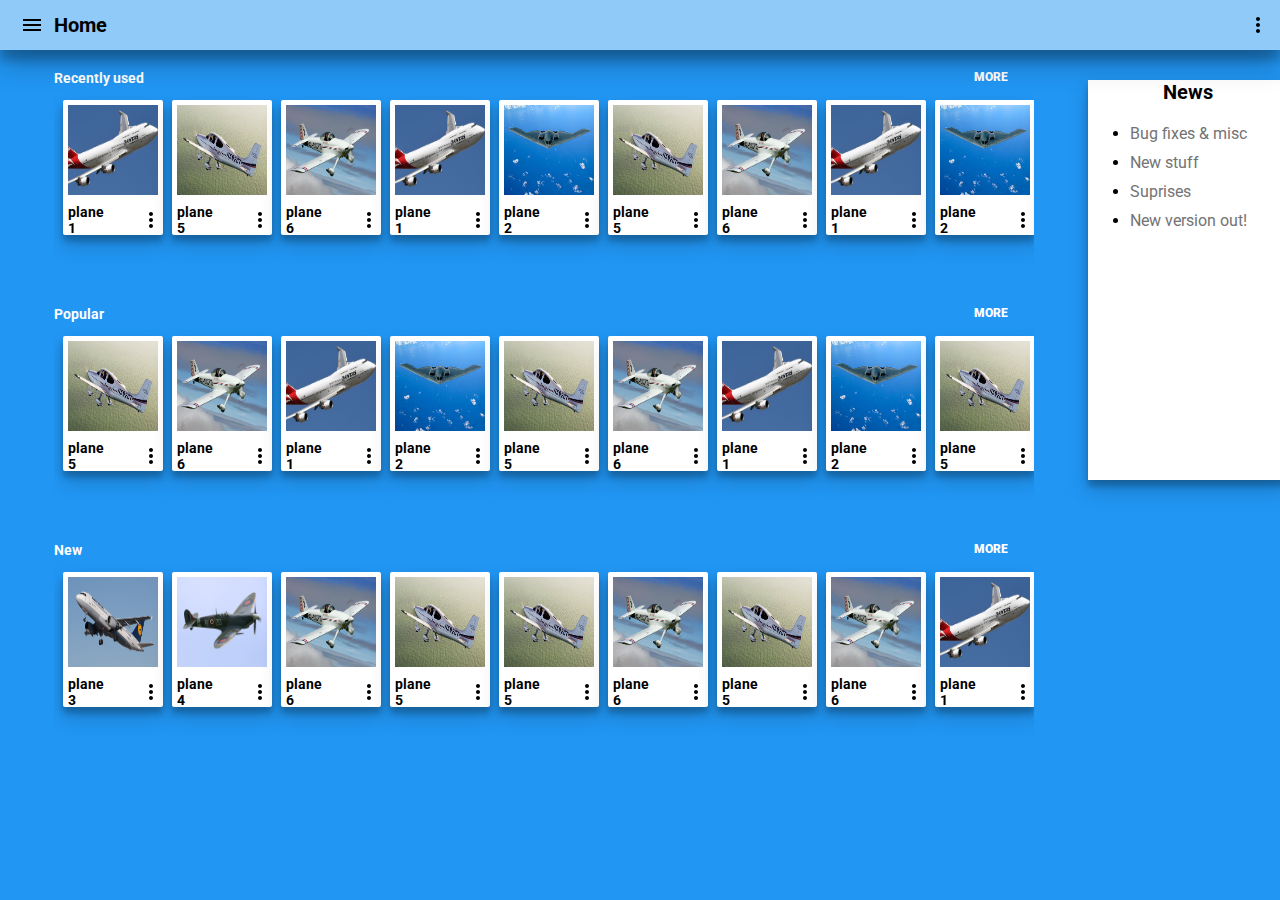
==== commit 9f804032: "all done 2.0" ====
--- a/site/public/Index.html
+++ b/site/public/Index.html
@@ -524,12 +524,12 @@
         </div>
     </div>
     <aside>
-        <h1 class="aside">News</h1>
+        <h1 class="aside_text">News</h1>
         <ul>
-            <li><a href="news.html">Bug fixes & misc</a></li>
-            <li><a href="news.html">New stuff</a></li>
-            <li><a href="news.html">Suprises</a></li>
-            <li><a href="news.html">New version out!</a></li>
+            <li><a href="index.html">Bug fixes & misc</a></li>
+            <li><a href="index.html">New stuff</a></li>
+            <li><a href="index.html">Suprises</a></li>
+            <li><a href="index.html">New version out!</a></li>
         </ul>
     </aside>
 </div>
--- a/site/public/css/main.css
+++ b/site/public/css/main.css
@@ -502,9 +502,37 @@
         margin-left: 5%;
     }
     .storeCardRow::-webkit-scrollbar {
-        height: 10px;
-        width: 10px;
-        background-color: white;
+      width: 8px;
+      height: 8px;
+    }
+    .storeCardRow::-webkit-scrollbar-button {
+      width: 0px;
+      height: 0px;
+    }
+    .storeCardRow::-webkit-scrollbar-thumb {
+      background: #e1e1e1;
+      border: 0px none #ffffff;
+      border-radius: 50px;
+    }
+    .storeCardRow::-webkit-scrollbar-thumb:hover {
+      background: #ffffff;
+    }
+    .storeCardRow::-webkit-scrollbar-thumb:active {
+      background: #000000;
+    }
+    .storeCardRow::-webkit-scrollbar-track {
+      background: #666666;
+      border: 0px none #ffffff;
+      border-radius: 50px;
+    }
+    .storeCardRow::-webkit-scrollbar-track:hover {
+      background: #666666;
+    }
+    .storeCardRow::-webkit-scrollbar-track:active {
+      background: #333333;
+    }
+    .storeCardRow::-webkit-scrollbar-corner {
+      background: transparent;
     }
     .storeH1 {
         font-size: 14px;
